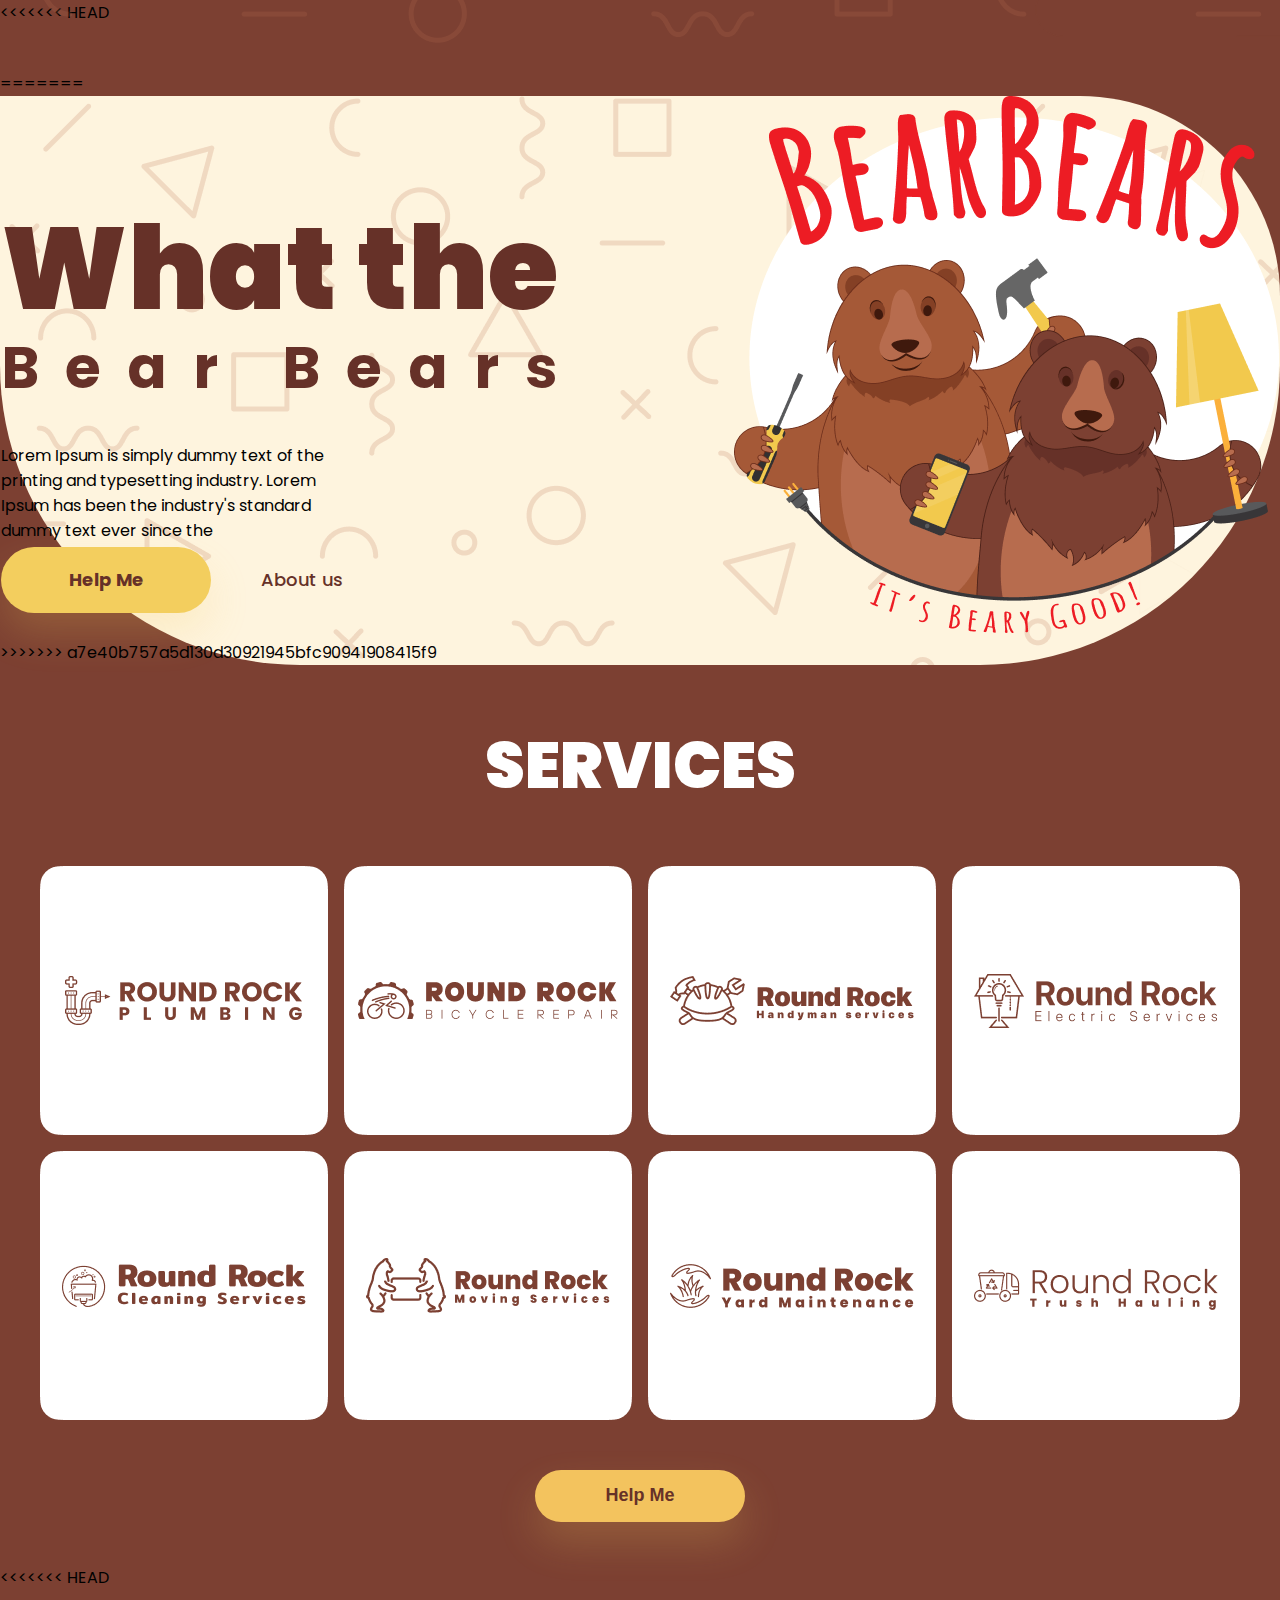
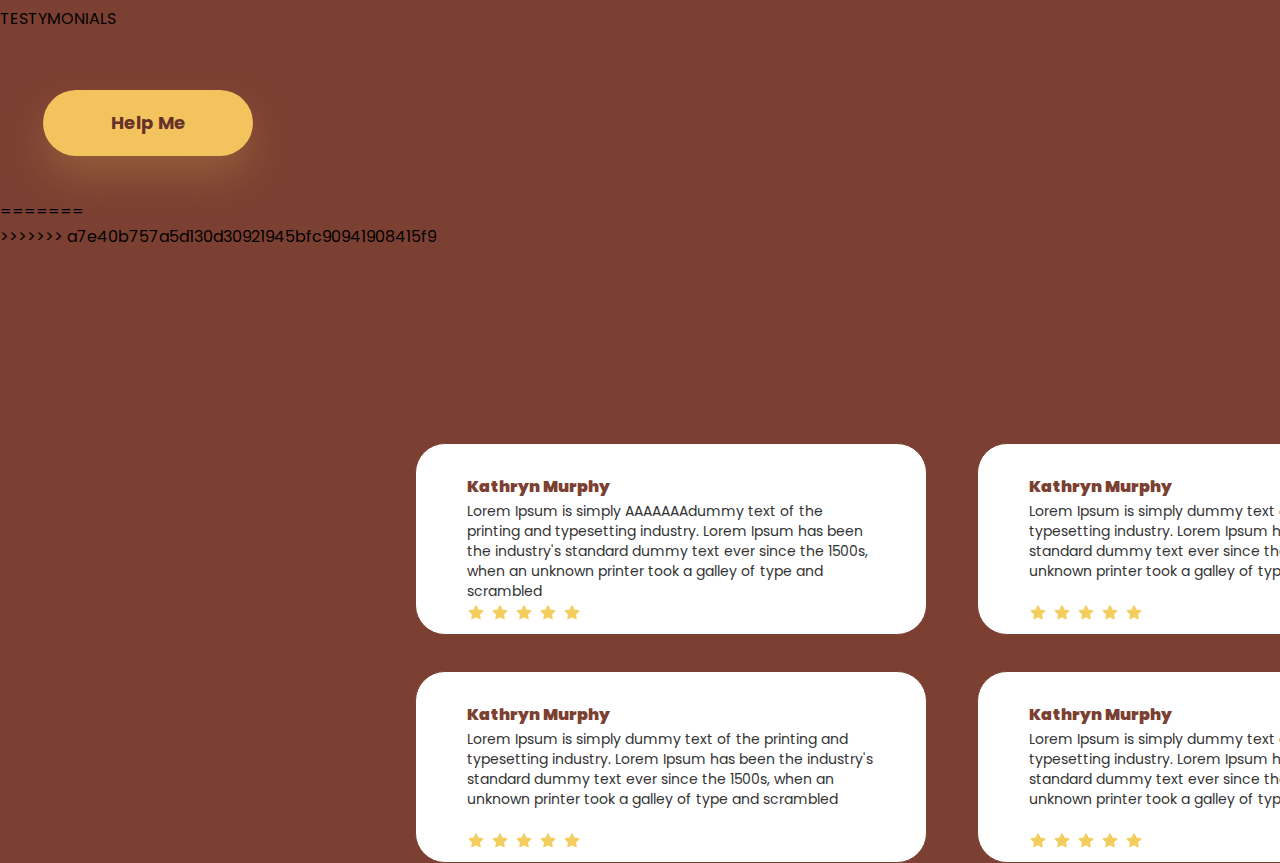
==== index.html @ 3864c82c "testemunhos update" ====
<!DOCTYPE html>
<html lang="pt-BR">

<head>
    <meta charset="UTF-8">
    <meta http-equiv="X-UA-Compatible" content="IE=edge">
    <meta name="viewport" content="width=device-width, initial-scale=1.0">
    <title>Bear Bears</title>
    <link rel="stylesheet" href="CSS/index.css">
</head>

<body>
    <main>
<<<<<<< HEAD
        <section class="home">
            <div class="bd-texture"> <img src="img/Fundopoligonos.png" alt="BD"></div>
=======
        <section class="banner">
            <div class="home-container">
                <div class="home-title">
                    <h1>What the</h1>
                    <h2>Bear Bears</h2>
                    <div class="home-descripiton">
                        <p>Lorem Ipsum is simply dummy text of the printing and typesetting industry. Lorem Ipsum has been the industry's standard dummy text ever since the</p>
                    </div> 
                    <div class="home-options">
                        <button class="btn-home">Help Me</button>
                        <a href="">About us</a>
                    </div>  
                </div>
                <div class="home-image">
                    <img src="img/Ursos.png" alt="Home Image">
                </div>

            </div>
           
>>>>>>> a7e40b757a5d130d30921945bfc90941908415f9
        </section>
        <section class="servicos">
            <h2>SERVICES</h2>
            <div>
                <img src="img/serviços.png" alt="serviços">
            </div>
            <button class="btn-servicos">Help Me</button>
        </section>
<<<<<<< HEAD

        <section>
            <div class="pagina-teste" >
                <p class="testemunhos">TESTYMONIALS</p>
                <div class="retangulo-1">
                    <p class="titulo"> Kathryn Murphy</p>
                    <p class="comentario">Lorem Ipsum is simply AAAAAAAdummy text of the printing and typesetting industry.
                        Lorem Ipsum has been the industry's standard dummy text ever since the 1500s, when an unknown
                        printer took a galley of type and scrambled</p>
                    <img src="./img/estrelas5.png" alt="estrelas" class="imgestrela">
                </div>
                <div class="retangulo-2">
                    <p class="titulo"> Kathryn Murphy</p>
                    <p class="comentario">Lorem Ipsum is simply dummy text of the printing and typesetting industry. Lorem
                        Ipsum has been the industry's standard dummy text ever since the 1500s, when an unknown printer
                        took a galley of type and scrambled</p>
                    <img src="./img/estrelas5.png" alt="estrelas" class="imgestrela">
                </div>
                <div class="retangulo-3">
                    <p class="titulo"> Kathryn Murphy</p>
                    <p class="comentario">Lorem Ipsum is simply dummy text of the printing and typesetting industry. Lorem
                        Ipsum has been the industry's standard dummy text ever since the 1500s, when an unknown printer
                        took a galley of type and scrambled</p>
                    <img src="./img/estrelas5.png" alt="estrelas" class="imgestrela">
                </div>
                <div class="retangulo-4">
                    <p class="titulo"> Kathryn Murphy</p>
                    <p class="comentario">Lorem Ipsum is simply dummy text of the printing and typesetting industry. Lorem
                        Ipsum has been the industry's standard dummy text ever since the 1500s, when an unknown printer
                        took a galley of type and scrambled</p>
                    <img src="./img/estrelas5.png" alt="estrelas" class="imgestrela">
                </div>
                <button class="botao-test">Help Me</button>
            </div>
        </section>


        <section class="contato"></section>
=======
        <section class="testemunhos"></section>
>>>>>>> a7e40b757a5d130d30921945bfc90941908415f9
        <footer></footer>
    </main>
</body>

</html>
---- CSS/index.css ----
@import url('https://fonts.googleapis.com/css2?family=Poppins:wght@500;600;700;900&display=swap');


body {
    margin: 0;
    padding: 0;
    font-family: 'Poppins', sans-serif;
    background-color: #7C4032;
}


section {
    display: flex;
    justify-content: center;
    flex-direction: column;
    height: 100vh;
    width: 100%;
}

.banner {
    background-image: url(../img/Fundopoligonos.png);
    background-color: #FEF4DE;
    height: 99vh;
    border-radius: 0px 200px 300px 300px ;

}

.home-container {
    display: flex;
    flex-direction: row;
    align-items: center;
    justify-content: center;
    gap: 150px;

}

.home-title {
    display: flex;
    flex-direction: column;
    align-items: flex-start;
}

.home-title > h1 {
    color: #663128;
    font-size: 115px;
    font-weight: 900;
    line-height: 137px;
    margin-bottom: 1px;
}

.home-title > h2 {
    color: #663128;
    font-size: 58px;
    font-weight: 700;
    line-height: 58px;
    letter-spacing: 26px;
    margin-top: 1px;
    margin-bottom: 30px;
}

.home-descripiton {
    height: 10vh;
    width: 27vw;
    text-align: left;

}

.home-description > p {
    color: #663128;
    font-size: 16px;
    font-weight: 600;
    line-height: 24px;
}

.home-options {
    display: flex;
    align-items: center;
    margin-top: 30px;
    gap: 50px;
}

.home-options > a {
    color: #663128;
    font-weight: 500;
    font-size: 18px;
    line-height: 24px;
    text-decoration: none;
}

.btn-home {
    background-color:#F3CE5E;
    color: #663128;
    font-family: 'Poppins', sans-serif;
    font-weight: 700;
    font-size: 18px;
    line-height: 24px;
    width: 210px;
    height: 66px;
    box-shadow: 0px 20px 40px rgba(243, 206, 94, 0.2);
    border-radius: 57px;
    border: none;
    cursor: pointer;
}



.servicos {
    display: flex;
    text-align: center;
    justify-content: center;
    align-items: center;
}

.servicos>h2 {
    color: #FFF;
    font-weight: 900;
    font-size: 64px;
}

.btn-servicos {
    width: 210px;
    height: 66px;
    background-color: #F3C35E;
    border: none;
    border-radius: 57px;
    color: #663128;
    font-weight: 700;
    font-size: 18px;
    margin: 43px;
    box-shadow: 0px 20px 40px rgba(243, 206, 94, 0.2);
}
<<<<<<< HEAD

/*Donizeti*/
.testemunhos {
    position: absolute;
    color: #7c4032;
}

.retangulo-1 {
    box-sizing: border-box;
    position: absolute;
    width: 512px;
    height: 192px;
    left: 415px;
    top: 2043px;
    background: #ffffff;
    border: 1px solid #7c4032;
    border-radius: 30px;
}

.retangulo-2 {
    box-sizing: border-box;
    position: absolute;
    width: 512px;
    height: 192px;
    left: 977px;
    top: 2043px;
    background: #ffffff;
    border: 1px solid #7c4032;
    border-radius: 30px;
}

.retangulo-3 {
    box-sizing: border-box;
    position: absolute;
    width: 512px;
    height: 192px;
    left: 415px;
    top: 2271px;
    background: #ffffff;
    border: 1px solid #7c4032;
    border-radius: 30px;
}

.retangulo-4 {
    box-sizing: border-box;
    position: absolute;
    width: 512px;
    height: 192px;
    left: 977px;
    top: 2271px;
    background: #ffffff;
    border: 1px solid #7c4032;
    border-radius: 30px;
}

.titulo {
    position: absolute;
    width: 325px;
    height: 24px;
    left: 51px;
    top: 15px;
    font-family: "Poppins";
    font-style: normal;
    font-weight: 900;
    font-size: 16px;
    line-height: 24px;
    color: #7c4032;
}

.comentario {
    position: absolute;
    width: 412px;
    height: 80px;
    left: 51px;
    top: 43px;
    font-family: "Poppins";
    font-style: normal;
    font-weight: 400;
    font-size: 14px;
    line-height: 20px;
    color: #333333;
}

.imgestrela {
    top: 160px;
    position: absolute;
    left: 51px;
    z-index: 1;
}

.botao-test {
    font-family: "Poppins";
    font-style: normal;   
    line-height: 24px;
    align-items: center;
    text-align: center;
    width: 210px;
    height: 66px;
    background-color: #F3C35E;
    border: none;
    border-radius: 57px;
    color: #663128;
    font-weight: 700;
    font-size: 18px;
    margin: 43px;
    box-shadow: 0px 20px 40px rgba(243, 206, 94, 0.2);
   
    
}

/*--*/
=======
>>>>>>> a7e40b757a5d130d30921945bfc90941908415f9
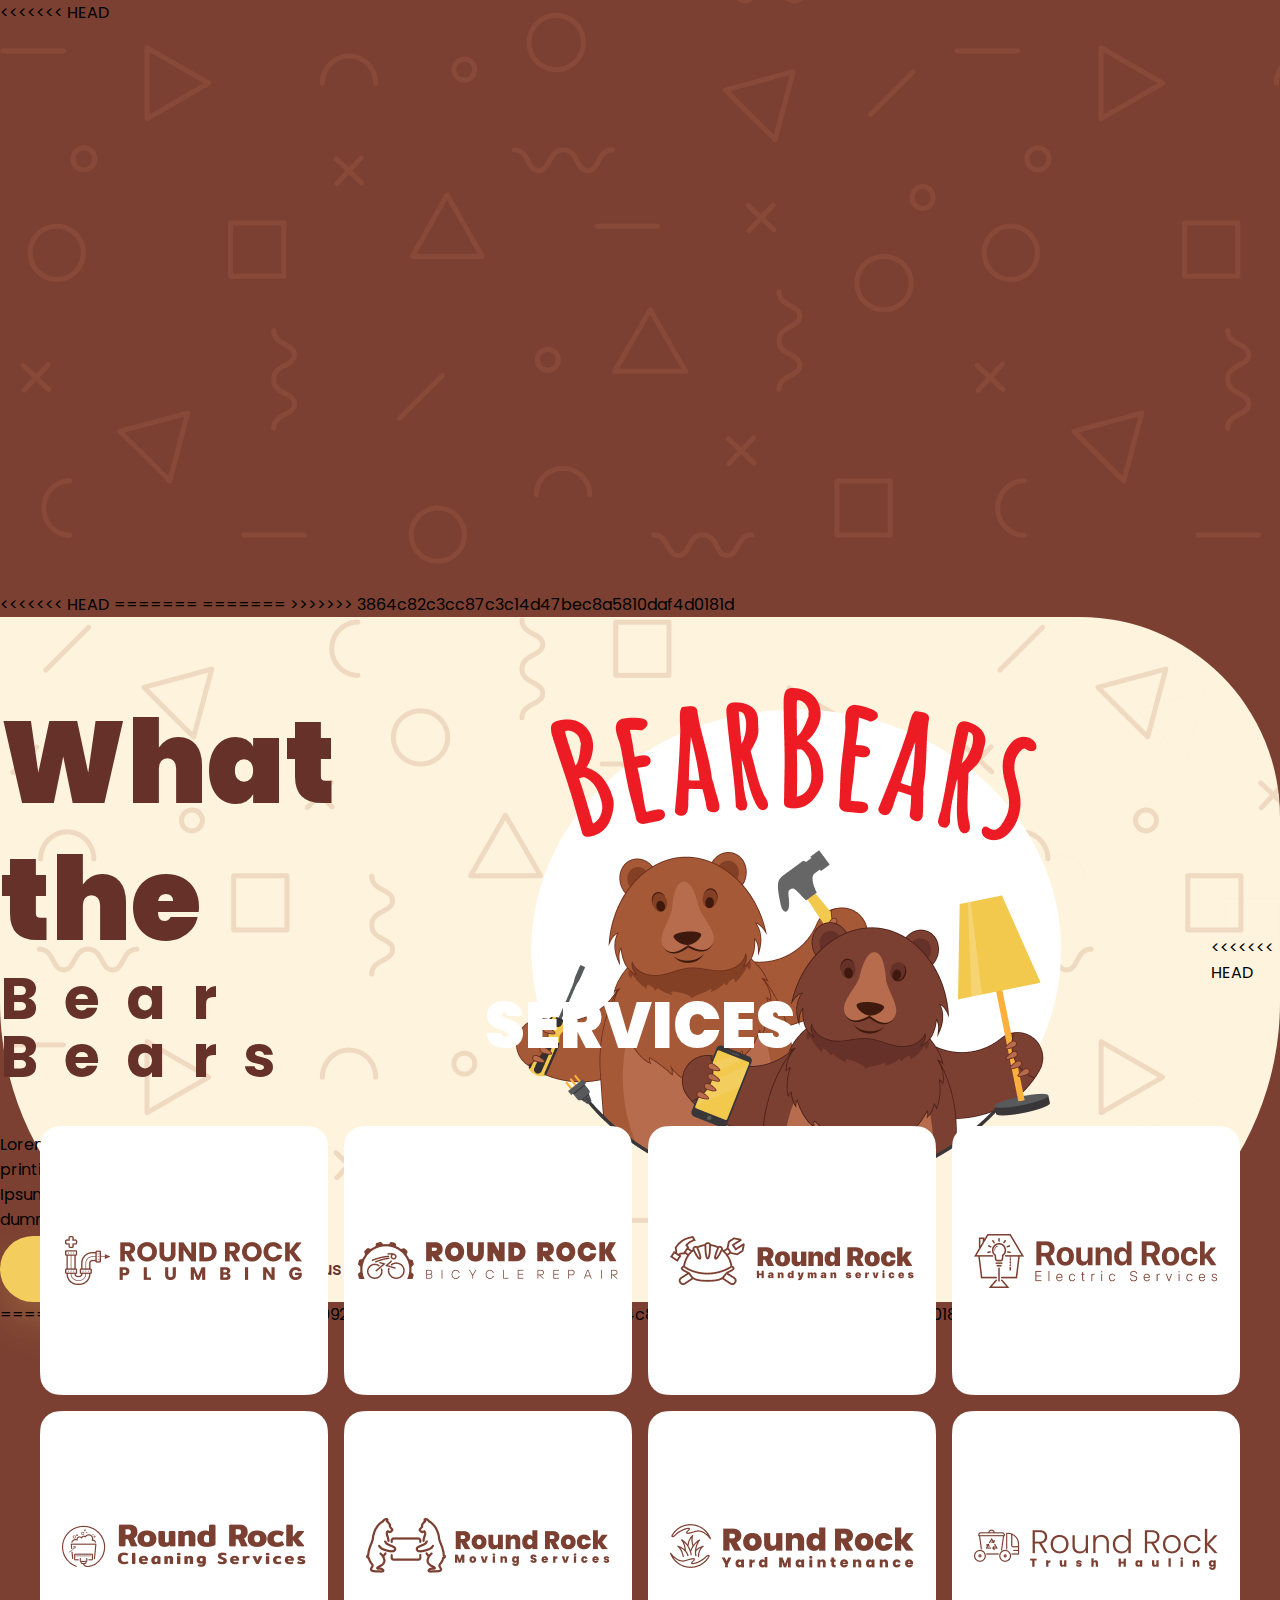
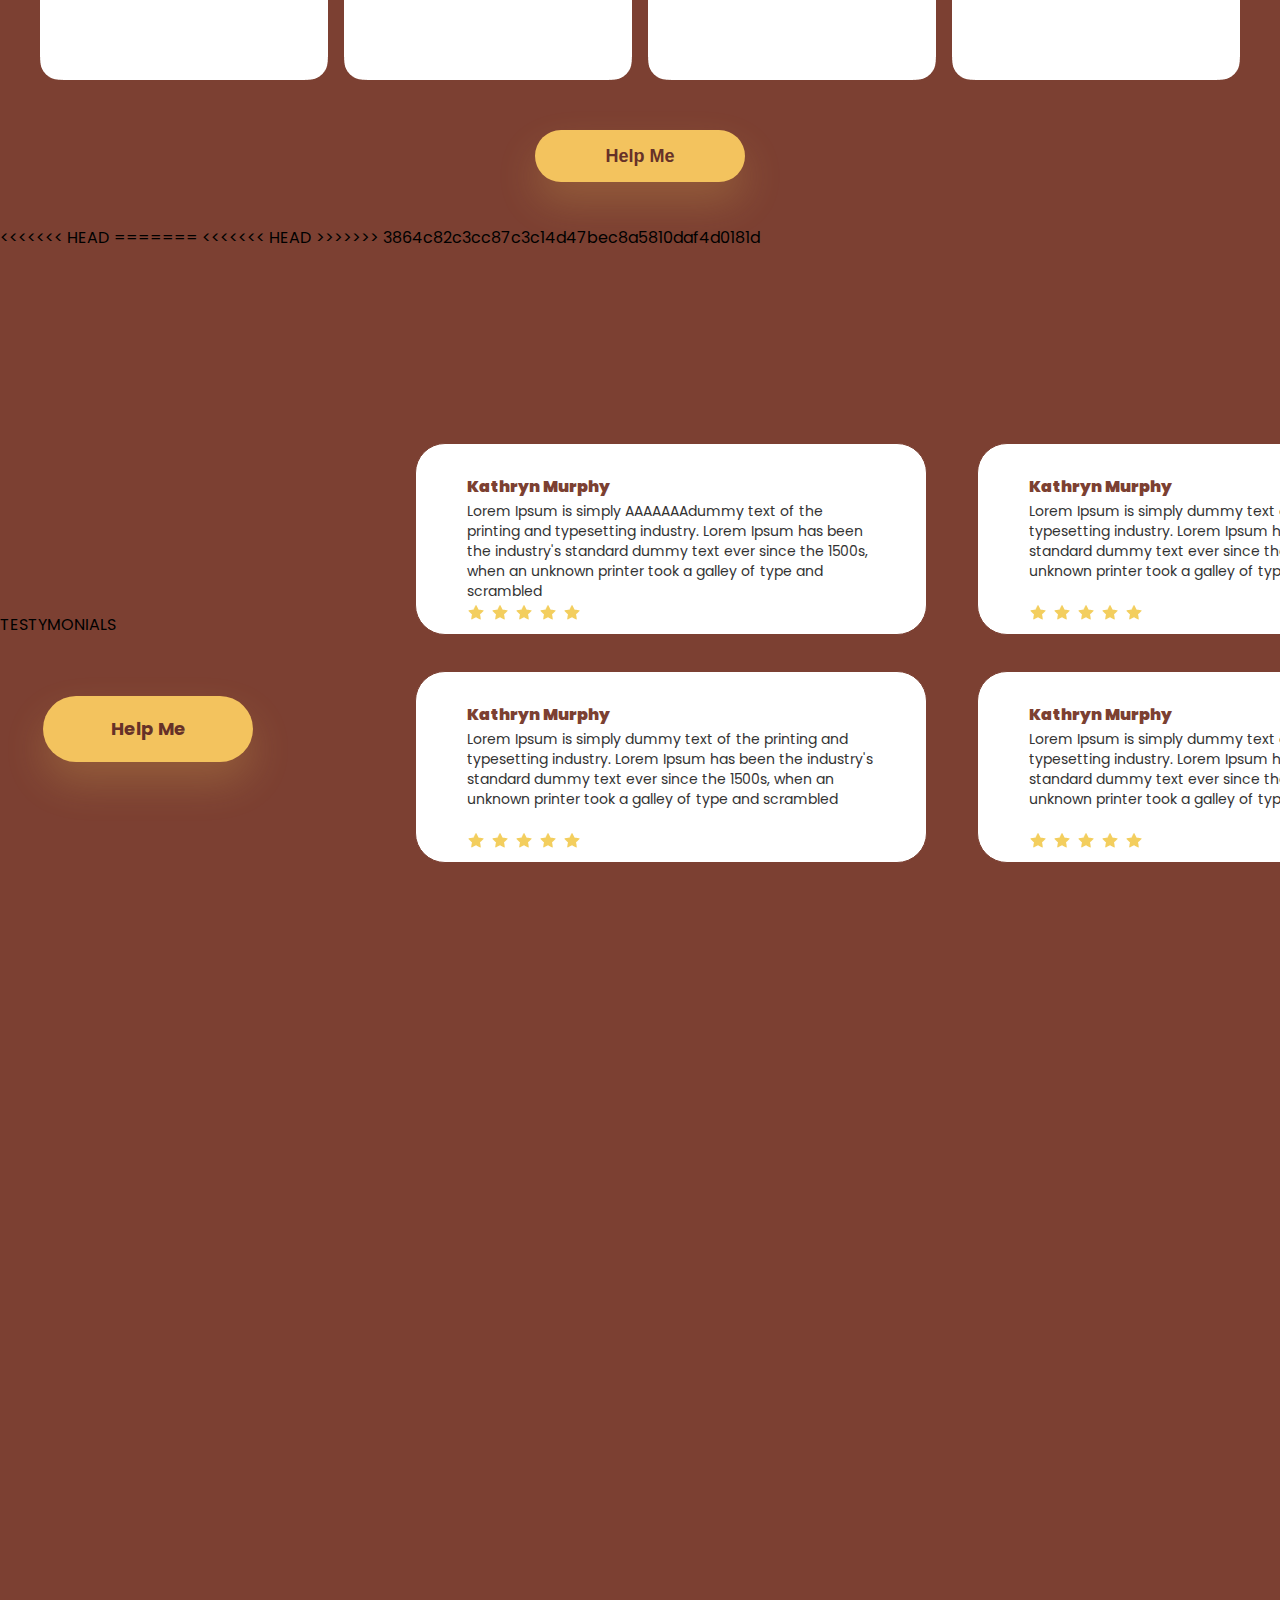
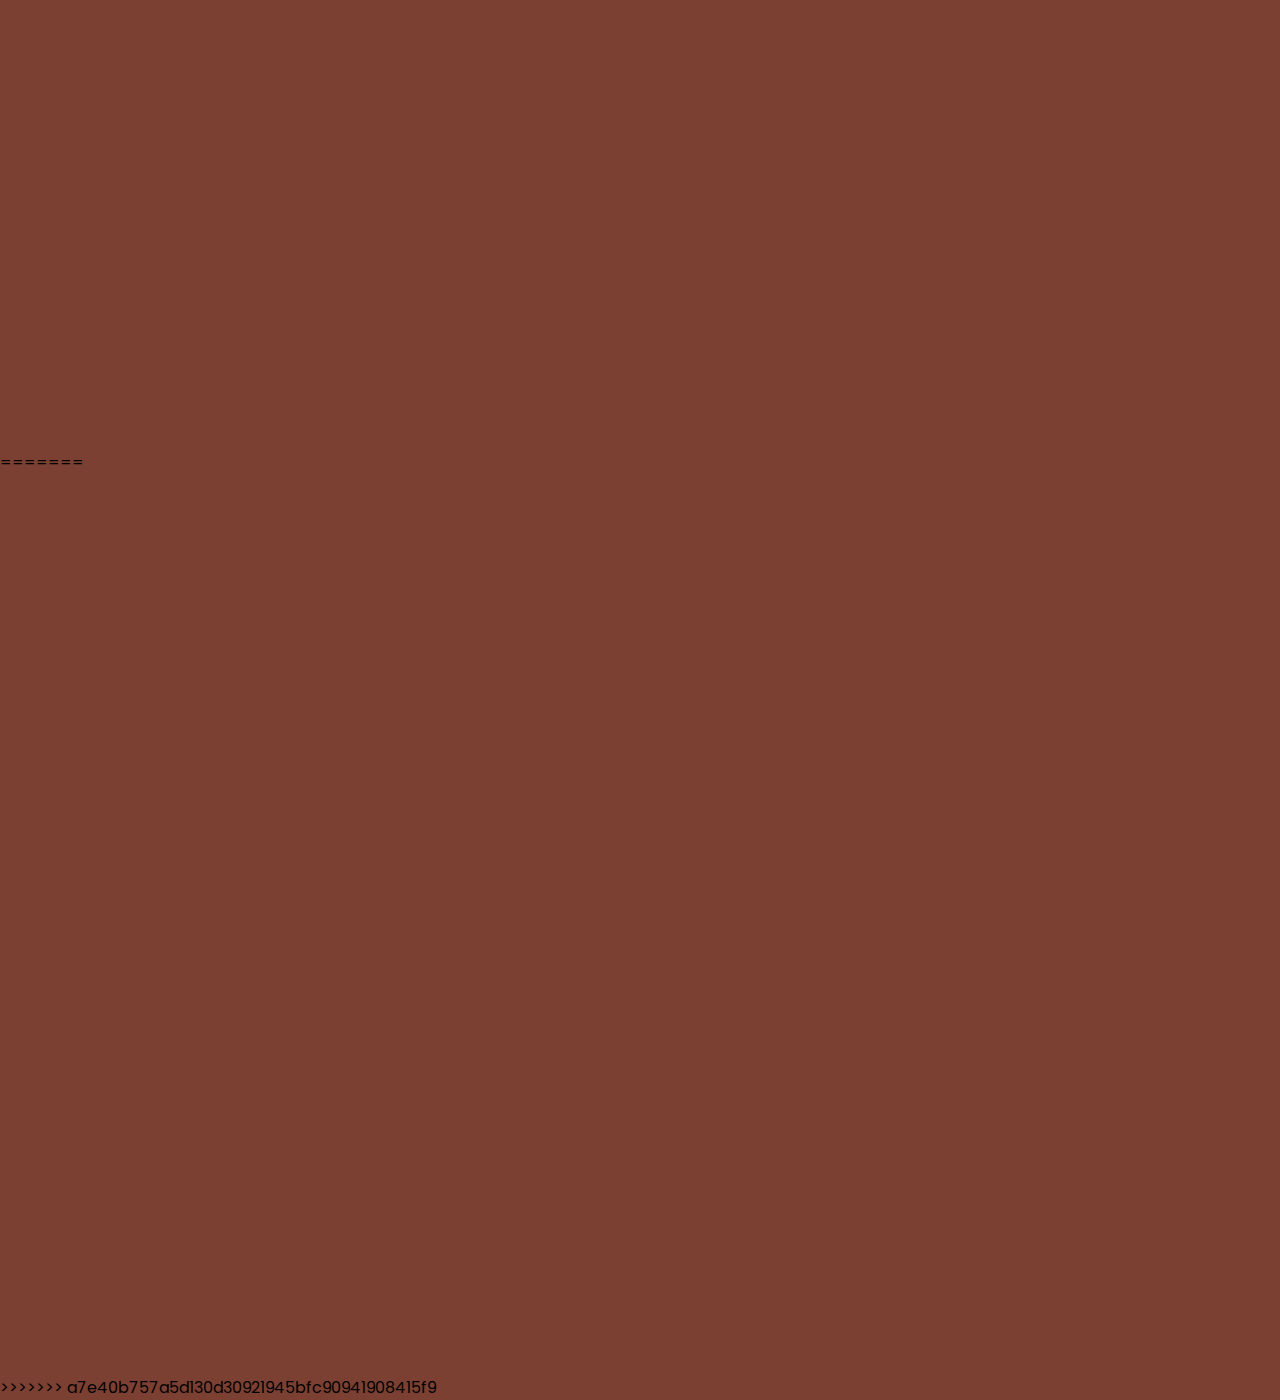
==== commit f3f6506c: "Update Landpage" ====
--- a/index.html
+++ b/index.html
@@ -1,6 +1,5 @@
 <!DOCTYPE html>
 <html lang="pt-BR">
-
 <head>
     <meta charset="UTF-8">
     <meta http-equiv="X-UA-Compatible" content="IE=edge">
@@ -8,13 +7,15 @@
     <title>Bear Bears</title>
     <link rel="stylesheet" href="CSS/index.css">
 </head>
-
 <body>
     <main>
 <<<<<<< HEAD
         <section class="home">
             <div class="bd-texture"> <img src="img/Fundopoligonos.png" alt="BD"></div>
+<<<<<<< HEAD
 =======
+=======
+>>>>>>> 3864c82c3cc87c3c14d47bec8a5810daf4d0181d
         <section class="banner">
             <div class="home-container">
                 <div class="home-title">
@@ -31,10 +32,18 @@
                 <div class="home-image">
                     <img src="img/Ursos.png" alt="Home Image">
                 </div>
+<<<<<<< HEAD
+            </div>  
+        </section>
+        <section class="servicos"></section>
+        <section class="testemunhos"></section>
+            </div>
+=======
 
             </div>
            
 >>>>>>> a7e40b757a5d130d30921945bfc90941908415f9
+>>>>>>> 3864c82c3cc87c3c14d47bec8a5810daf4d0181d
         </section>
         <section class="servicos">
             <h2>SERVICES</h2>
@@ -44,7 +53,10 @@
             <button class="btn-servicos">Help Me</button>
         </section>
 <<<<<<< HEAD
+=======
+<<<<<<< HEAD
 
+>>>>>>> 3864c82c3cc87c3c14d47bec8a5810daf4d0181d
         <section>
             <div class="pagina-teste" >
                 <p class="testemunhos">TESTYMONIALS</p>
@@ -88,5 +100,4 @@
         <footer></footer>
     </main>
 </body>
-
 </html>--- a/CSS/index.css
+++ b/CSS/index.css
@@ -240,6 +240,9 @@
     
 }
 
+<<<<<<< HEAD
+=======
 /*--*/
 =======
 >>>>>>> a7e40b757a5d130d30921945bfc90941908415f9
+>>>>>>> 3864c82c3cc87c3c14d47bec8a5810daf4d0181d
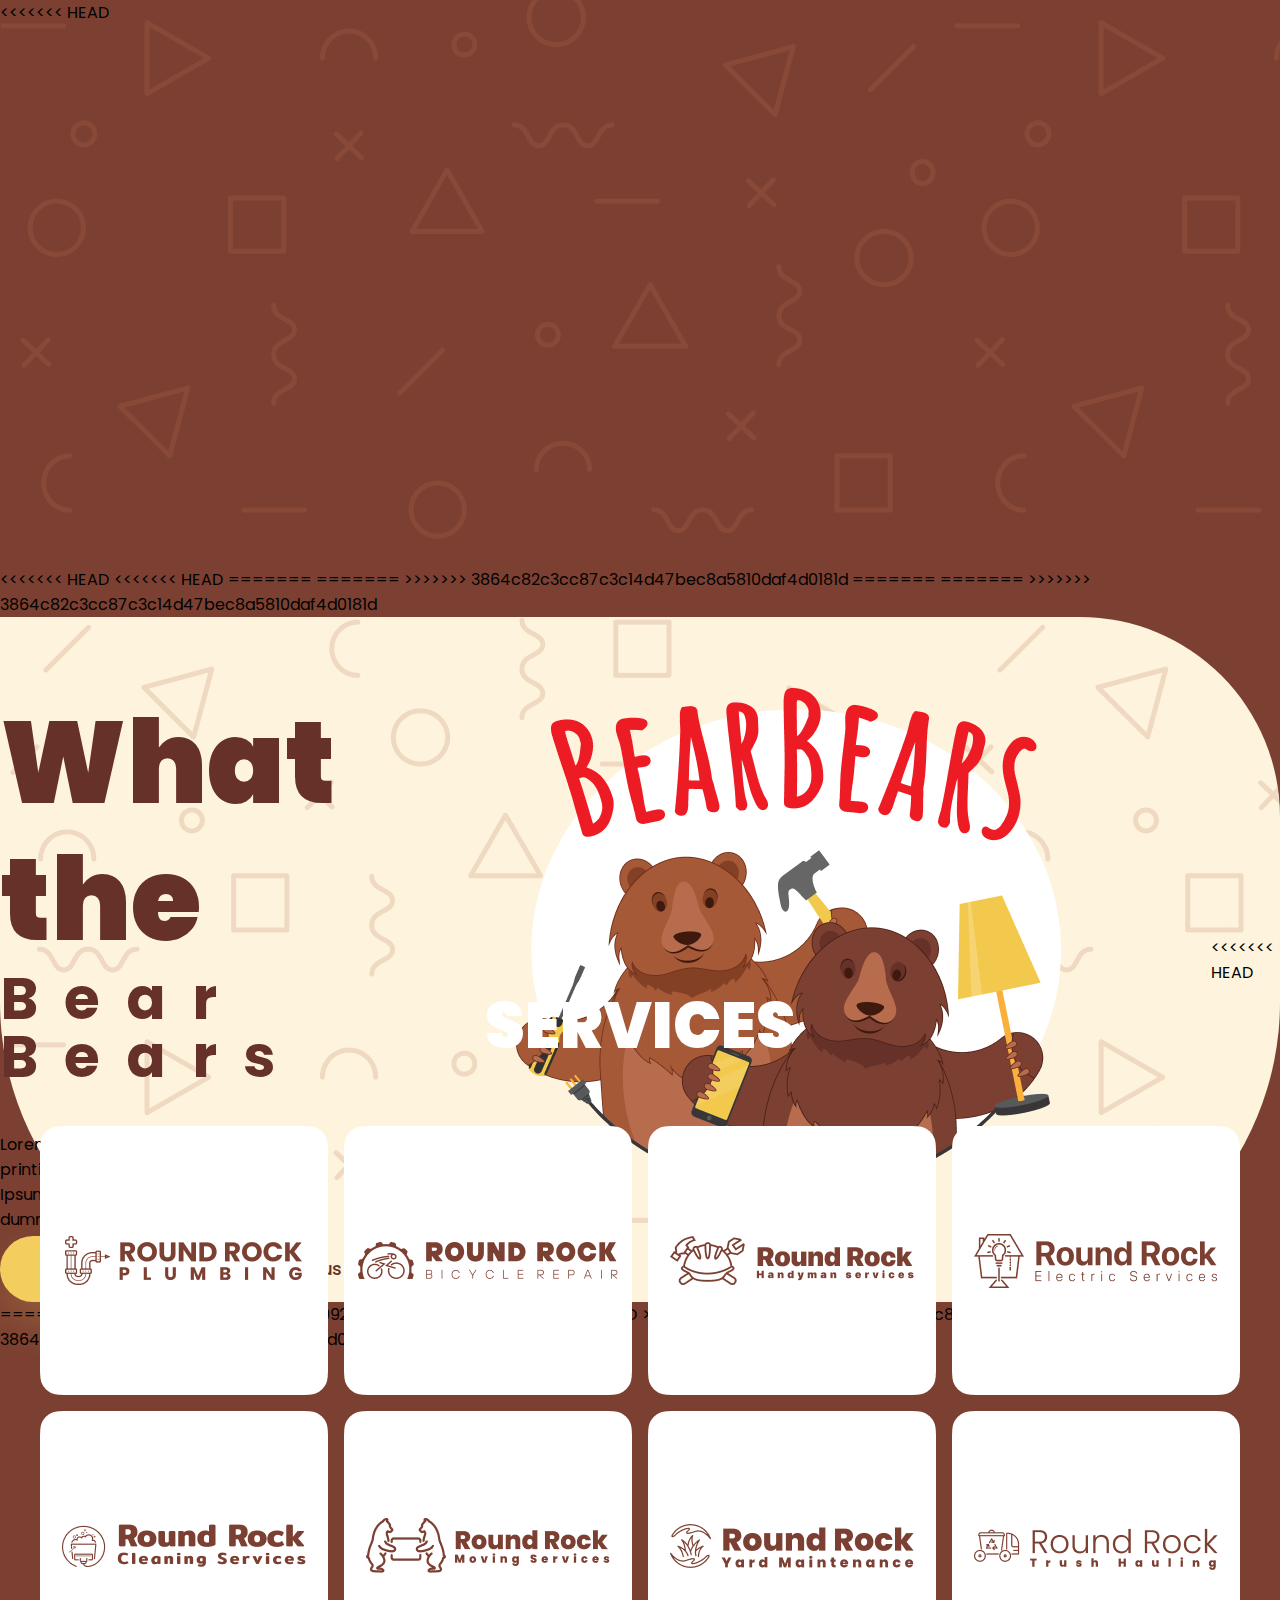
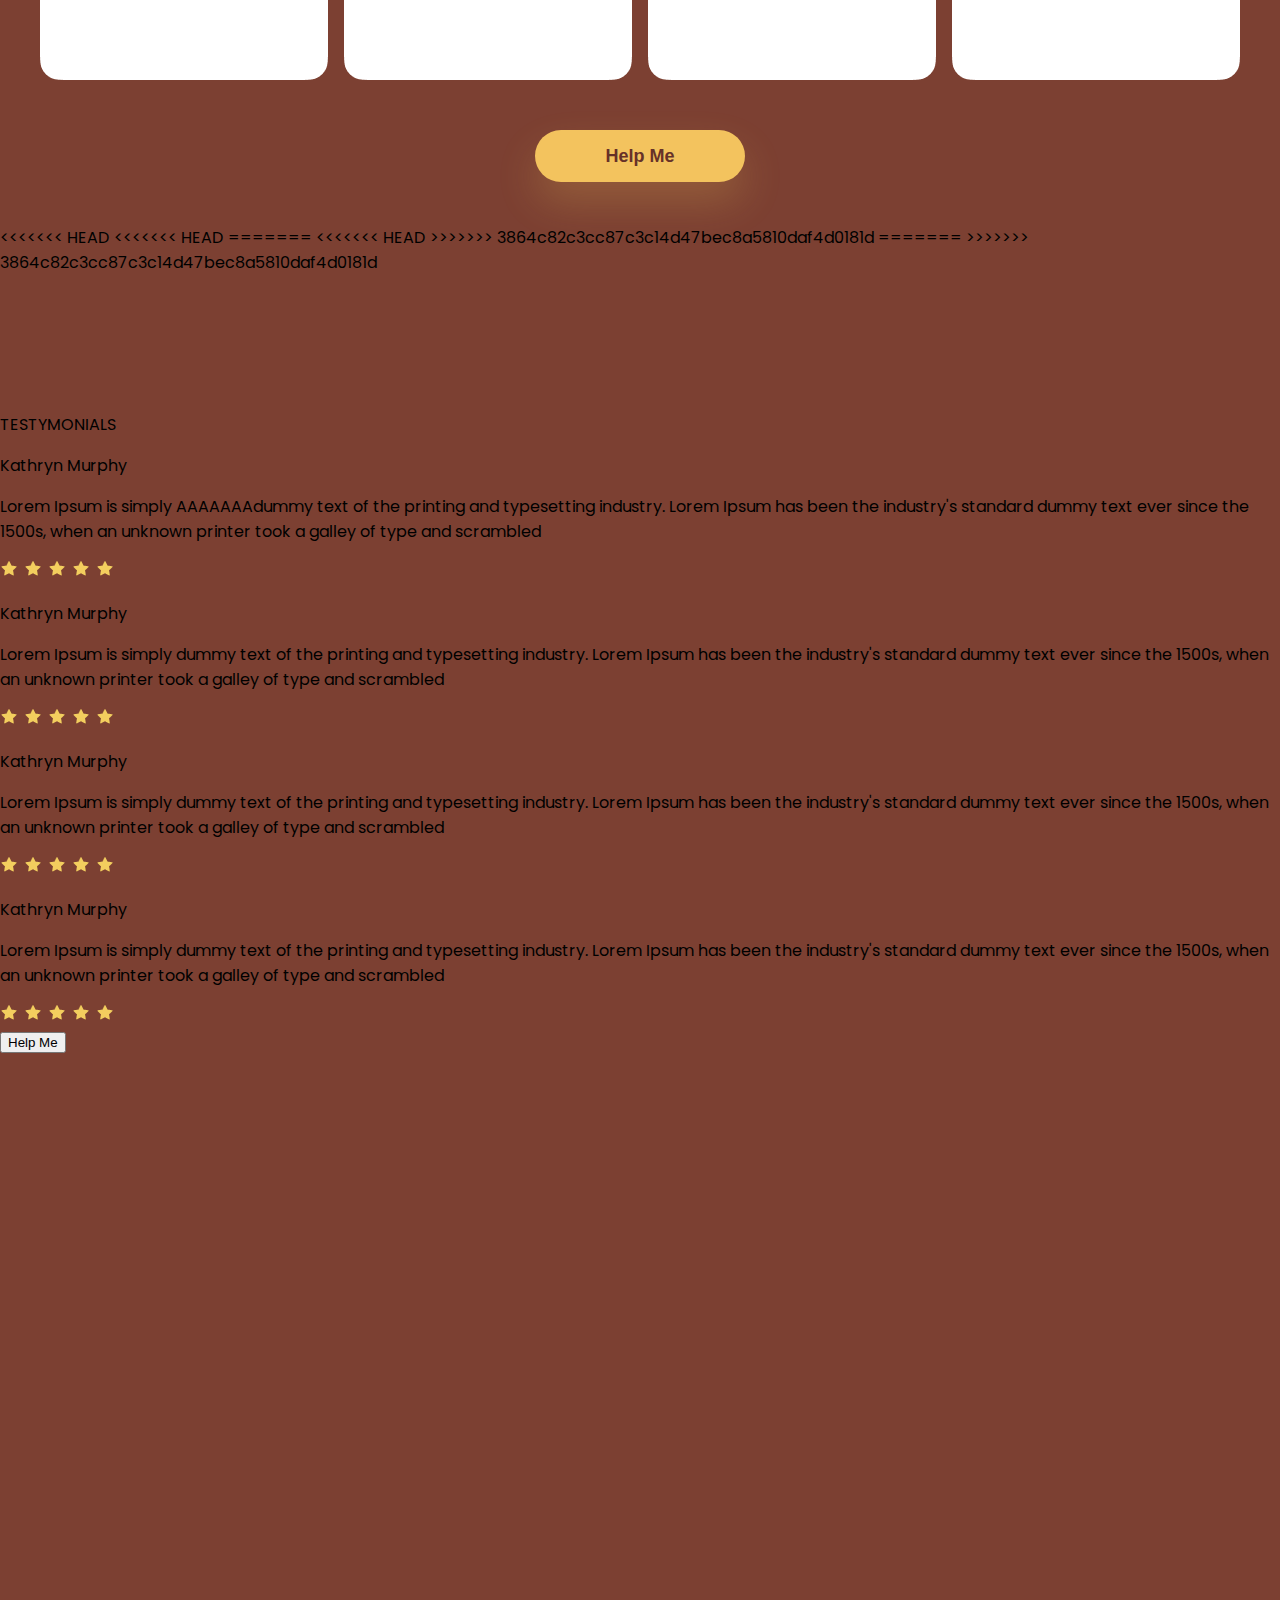
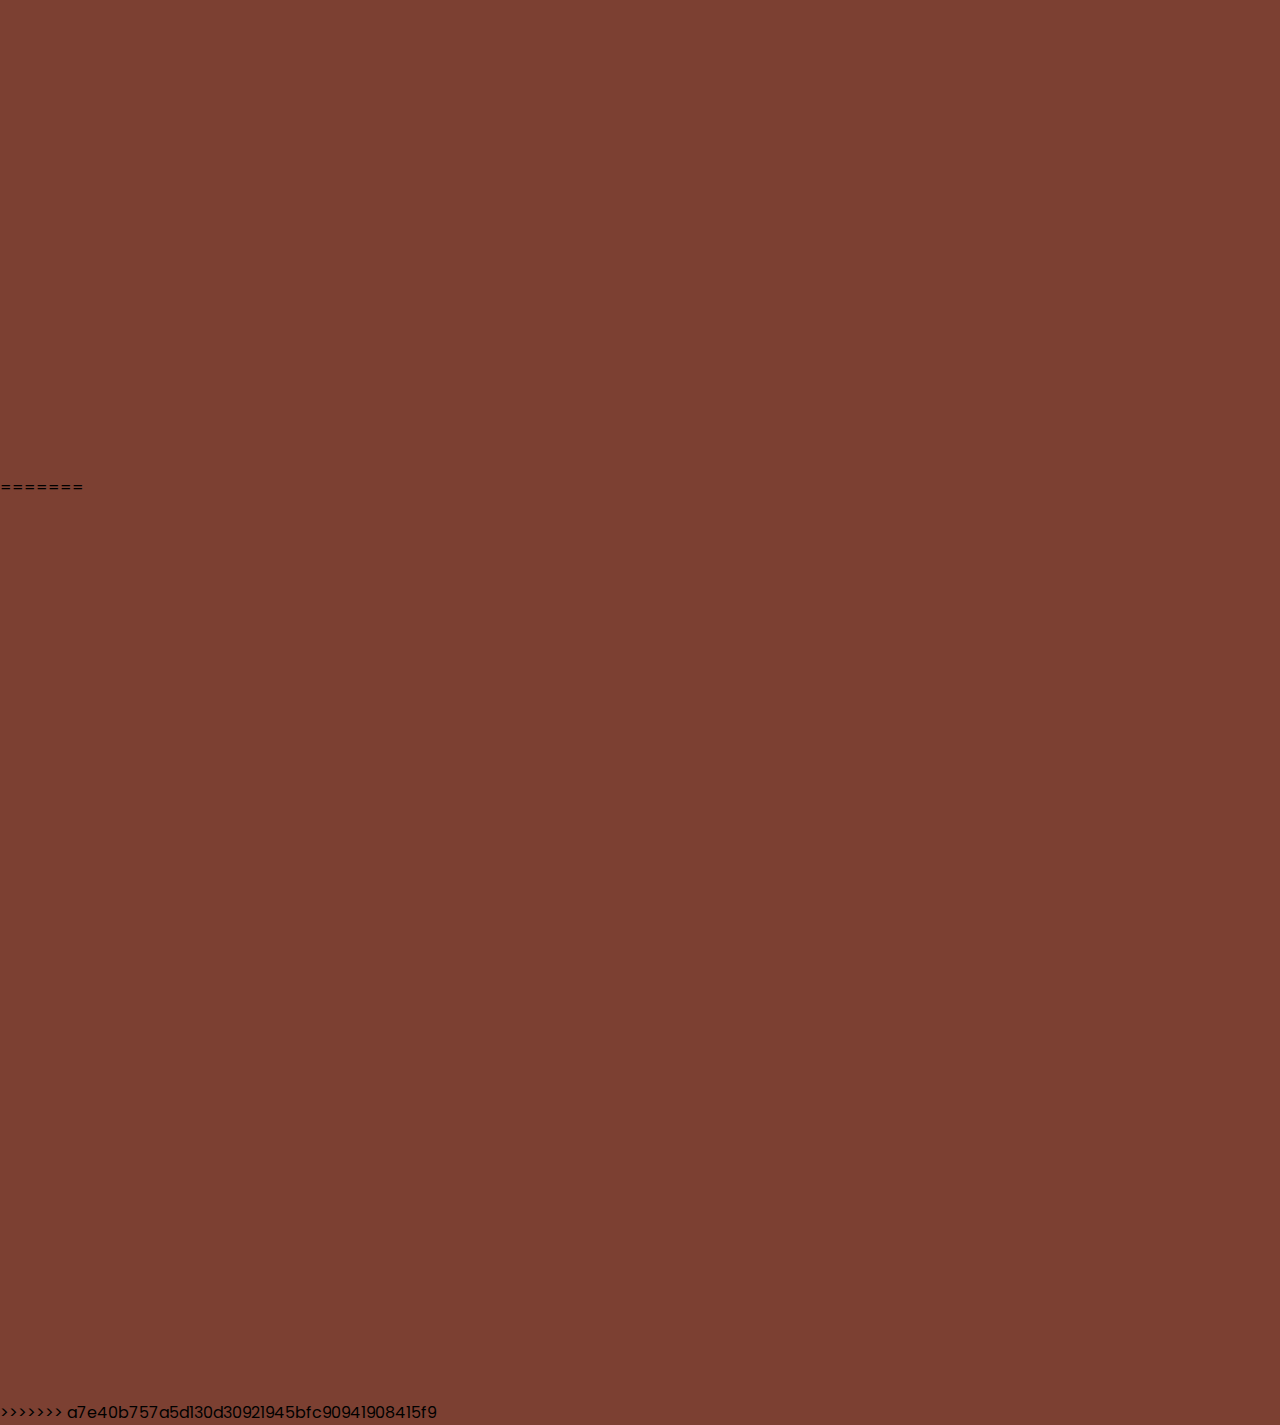
==== commit 36e5df34: "Bug Fix" ====
--- a/index.html
+++ b/index.html
@@ -1,5 +1,6 @@
 <!DOCTYPE html>
 <html lang="pt-BR">
+
 <head>
     <meta charset="UTF-8">
     <meta http-equiv="X-UA-Compatible" content="IE=edge">
@@ -7,12 +8,17 @@
     <title>Bear Bears</title>
     <link rel="stylesheet" href="CSS/index.css">
 </head>
+
 <body>
     <main>
 <<<<<<< HEAD
         <section class="home">
             <div class="bd-texture"> <img src="img/Fundopoligonos.png" alt="BD"></div>
 <<<<<<< HEAD
+<<<<<<< HEAD
+=======
+=======
+>>>>>>> 3864c82c3cc87c3c14d47bec8a5810daf4d0181d
 =======
 =======
 >>>>>>> 3864c82c3cc87c3c14d47bec8a5810daf4d0181d
@@ -43,6 +49,9 @@
             </div>
            
 >>>>>>> a7e40b757a5d130d30921945bfc90941908415f9
+<<<<<<< HEAD
+>>>>>>> 3864c82c3cc87c3c14d47bec8a5810daf4d0181d
+=======
 >>>>>>> 3864c82c3cc87c3c14d47bec8a5810daf4d0181d
         </section>
         <section class="servicos">
@@ -53,8 +62,12 @@
             <button class="btn-servicos">Help Me</button>
         </section>
 <<<<<<< HEAD
+<<<<<<< HEAD
 =======
 <<<<<<< HEAD
+
+>>>>>>> 3864c82c3cc87c3c14d47bec8a5810daf4d0181d
+=======
 
 >>>>>>> 3864c82c3cc87c3c14d47bec8a5810daf4d0181d
         <section>
@@ -100,4 +113,5 @@
         <footer></footer>
     </main>
 </body>
+
 </html>--- a/CSS/index.css
+++ b/CSS/index.css
@@ -102,8 +102,6 @@
     cursor: pointer;
 }
 
-
-
 .servicos {
     display: flex;
     text-align: center;
@@ -129,120 +127,3 @@
     margin: 43px;
     box-shadow: 0px 20px 40px rgba(243, 206, 94, 0.2);
 }
-<<<<<<< HEAD
-
-/*Donizeti*/
-.testemunhos {
-    position: absolute;
-    color: #7c4032;
-}
-
-.retangulo-1 {
-    box-sizing: border-box;
-    position: absolute;
-    width: 512px;
-    height: 192px;
-    left: 415px;
-    top: 2043px;
-    background: #ffffff;
-    border: 1px solid #7c4032;
-    border-radius: 30px;
-}
-
-.retangulo-2 {
-    box-sizing: border-box;
-    position: absolute;
-    width: 512px;
-    height: 192px;
-    left: 977px;
-    top: 2043px;
-    background: #ffffff;
-    border: 1px solid #7c4032;
-    border-radius: 30px;
-}
-
-.retangulo-3 {
-    box-sizing: border-box;
-    position: absolute;
-    width: 512px;
-    height: 192px;
-    left: 415px;
-    top: 2271px;
-    background: #ffffff;
-    border: 1px solid #7c4032;
-    border-radius: 30px;
-}
-
-.retangulo-4 {
-    box-sizing: border-box;
-    position: absolute;
-    width: 512px;
-    height: 192px;
-    left: 977px;
-    top: 2271px;
-    background: #ffffff;
-    border: 1px solid #7c4032;
-    border-radius: 30px;
-}
-
-.titulo {
-    position: absolute;
-    width: 325px;
-    height: 24px;
-    left: 51px;
-    top: 15px;
-    font-family: "Poppins";
-    font-style: normal;
-    font-weight: 900;
-    font-size: 16px;
-    line-height: 24px;
-    color: #7c4032;
-}
-
-.comentario {
-    position: absolute;
-    width: 412px;
-    height: 80px;
-    left: 51px;
-    top: 43px;
-    font-family: "Poppins";
-    font-style: normal;
-    font-weight: 400;
-    font-size: 14px;
-    line-height: 20px;
-    color: #333333;
-}
-
-.imgestrela {
-    top: 160px;
-    position: absolute;
-    left: 51px;
-    z-index: 1;
-}
-
-.botao-test {
-    font-family: "Poppins";
-    font-style: normal;   
-    line-height: 24px;
-    align-items: center;
-    text-align: center;
-    width: 210px;
-    height: 66px;
-    background-color: #F3C35E;
-    border: none;
-    border-radius: 57px;
-    color: #663128;
-    font-weight: 700;
-    font-size: 18px;
-    margin: 43px;
-    box-shadow: 0px 20px 40px rgba(243, 206, 94, 0.2);
-   
-    
-}
-
-<<<<<<< HEAD
-=======
-/*--*/
-=======
->>>>>>> a7e40b757a5d130d30921945bfc90941908415f9
->>>>>>> 3864c82c3cc87c3c14d47bec8a5810daf4d0181d
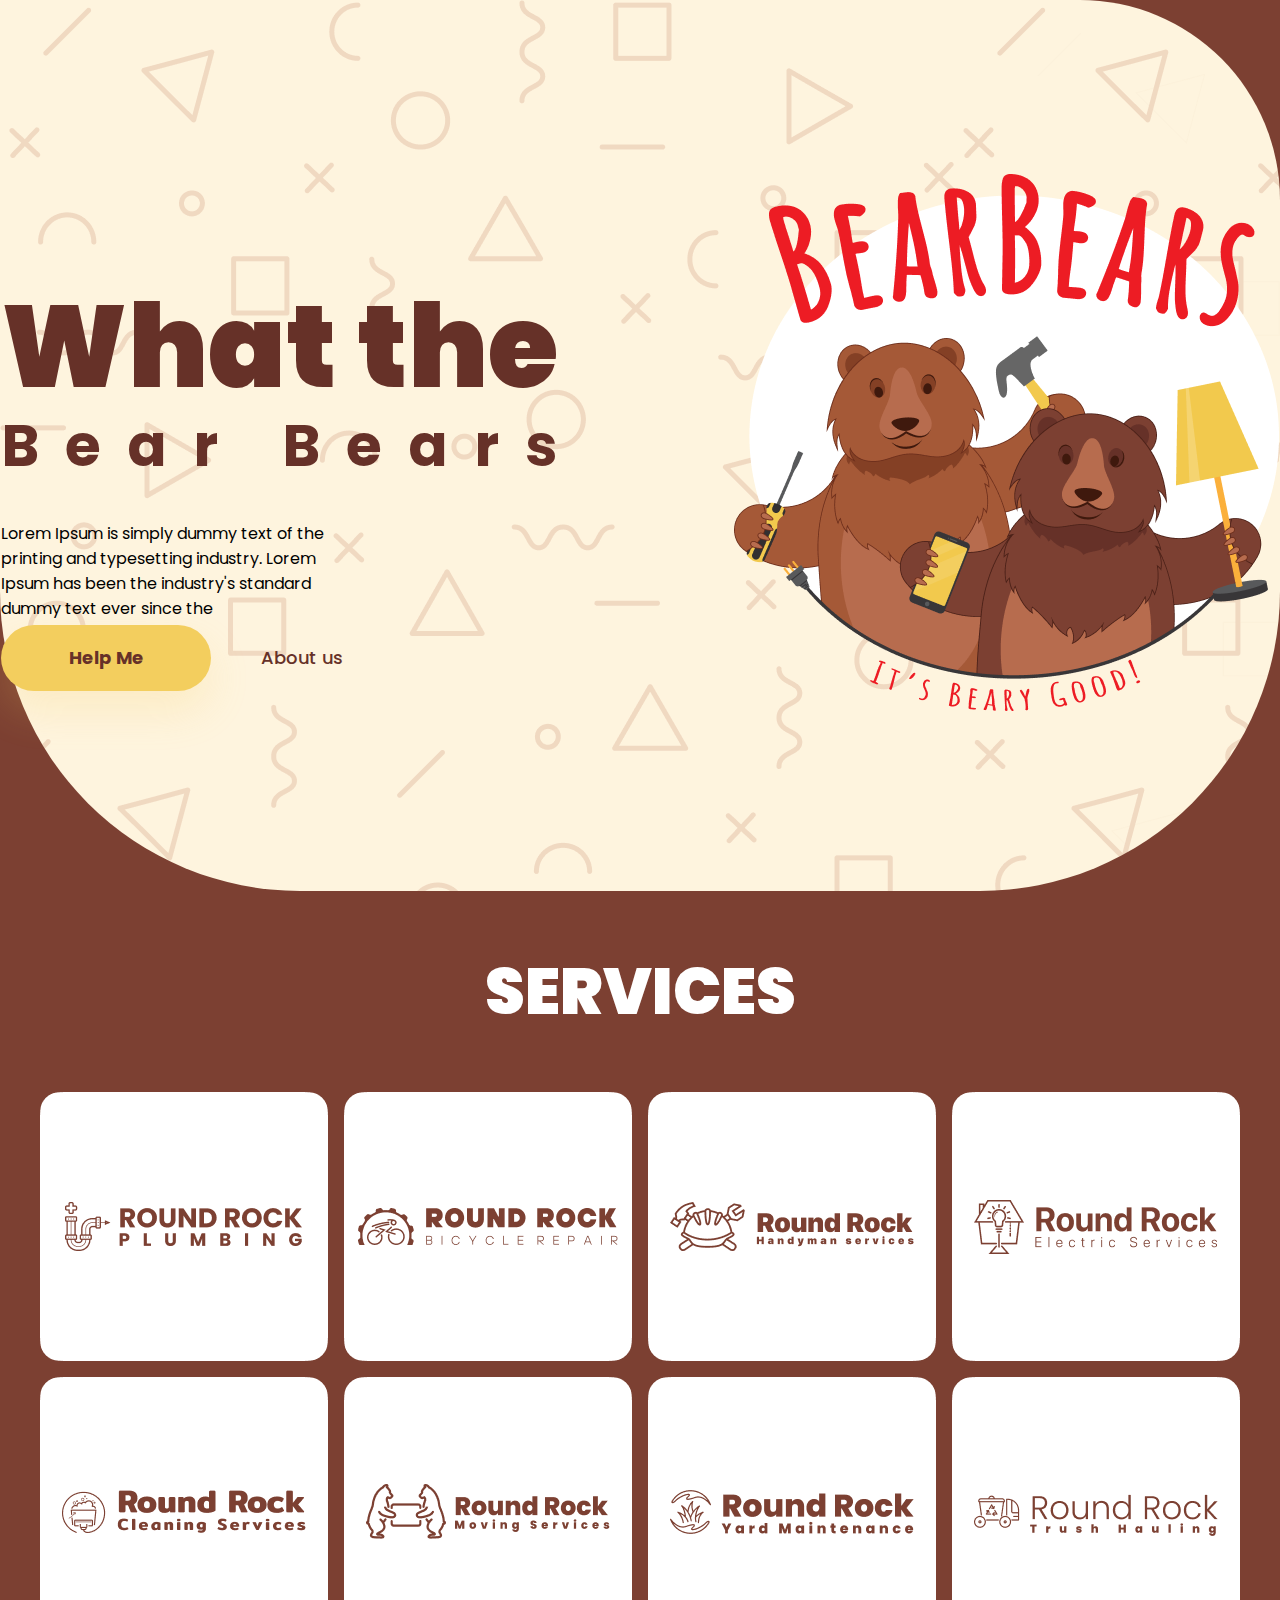
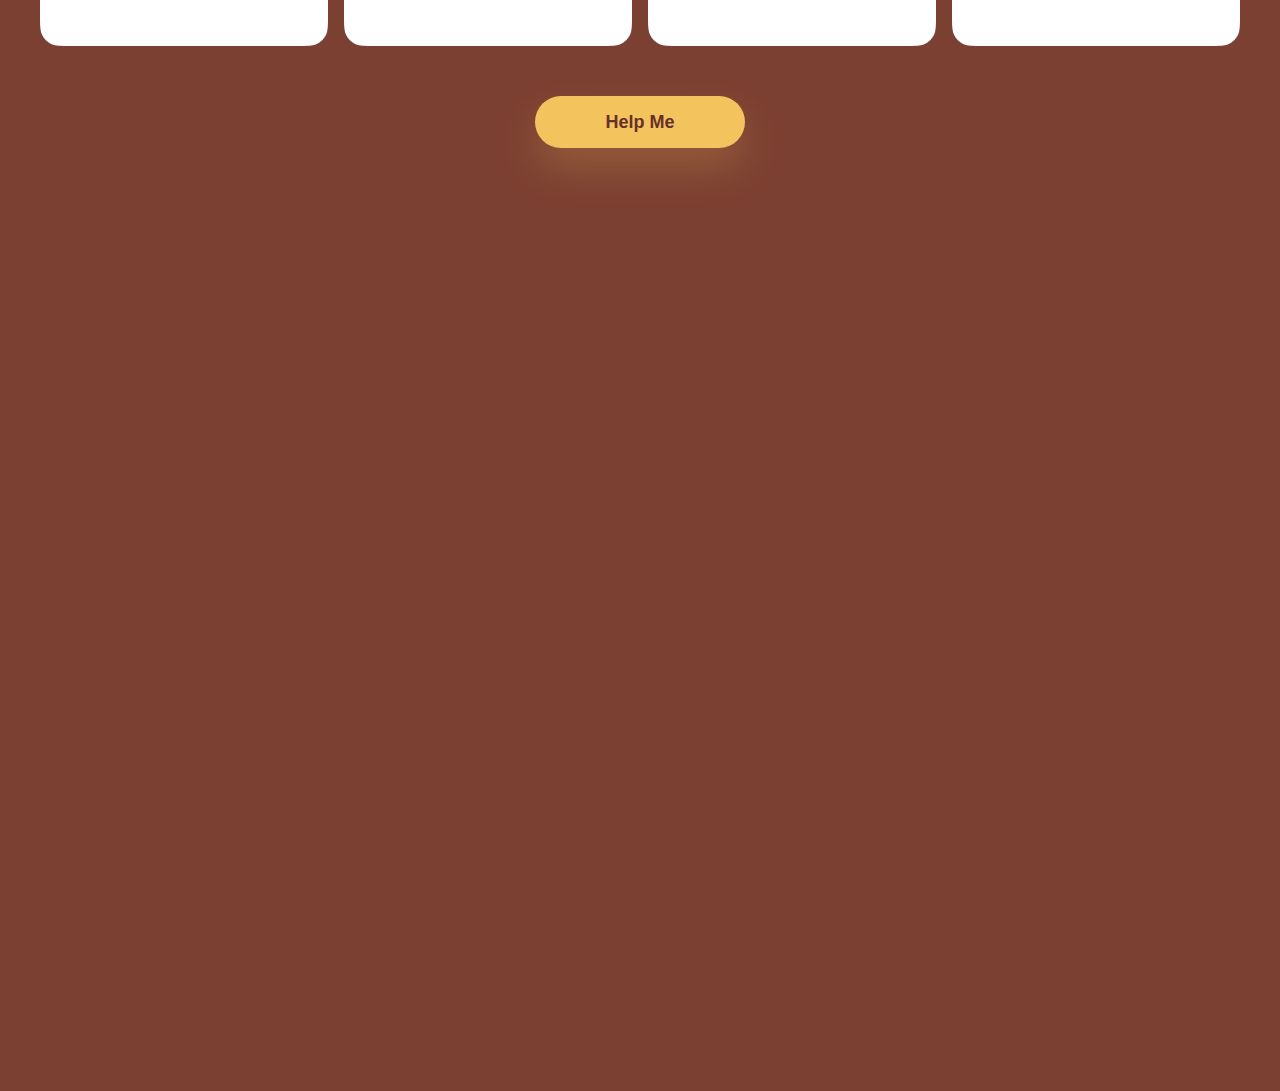
==== commit 9320685d: "Bug fix 2" ====
--- a/index.html
+++ b/index.html
@@ -1,6 +1,5 @@
 <!DOCTYPE html>
 <html lang="pt-BR">
-
 <head>
     <meta charset="UTF-8">
     <meta http-equiv="X-UA-Compatible" content="IE=edge">
@@ -8,20 +7,8 @@
     <title>Bear Bears</title>
     <link rel="stylesheet" href="CSS/index.css">
 </head>
-
 <body>
     <main>
-<<<<<<< HEAD
-        <section class="home">
-            <div class="bd-texture"> <img src="img/Fundopoligonos.png" alt="BD"></div>
-<<<<<<< HEAD
-<<<<<<< HEAD
-=======
-=======
->>>>>>> 3864c82c3cc87c3c14d47bec8a5810daf4d0181d
-=======
-=======
->>>>>>> 3864c82c3cc87c3c14d47bec8a5810daf4d0181d
         <section class="banner">
             <div class="home-container">
                 <div class="home-title">
@@ -38,21 +25,7 @@
                 <div class="home-image">
                     <img src="img/Ursos.png" alt="Home Image">
                 </div>
-<<<<<<< HEAD
             </div>  
-        </section>
-        <section class="servicos"></section>
-        <section class="testemunhos"></section>
-            </div>
-=======
-
-            </div>
-           
->>>>>>> a7e40b757a5d130d30921945bfc90941908415f9
-<<<<<<< HEAD
->>>>>>> 3864c82c3cc87c3c14d47bec8a5810daf4d0181d
-=======
->>>>>>> 3864c82c3cc87c3c14d47bec8a5810daf4d0181d
         </section>
         <section class="servicos">
             <h2>SERVICES</h2>
@@ -61,57 +34,8 @@
             </div>
             <button class="btn-servicos">Help Me</button>
         </section>
-<<<<<<< HEAD
-<<<<<<< HEAD
-=======
-<<<<<<< HEAD
-
->>>>>>> 3864c82c3cc87c3c14d47bec8a5810daf4d0181d
-=======
-
->>>>>>> 3864c82c3cc87c3c14d47bec8a5810daf4d0181d
-        <section>
-            <div class="pagina-teste" >
-                <p class="testemunhos">TESTYMONIALS</p>
-                <div class="retangulo-1">
-                    <p class="titulo"> Kathryn Murphy</p>
-                    <p class="comentario">Lorem Ipsum is simply AAAAAAAdummy text of the printing and typesetting industry.
-                        Lorem Ipsum has been the industry's standard dummy text ever since the 1500s, when an unknown
-                        printer took a galley of type and scrambled</p>
-                    <img src="./img/estrelas5.png" alt="estrelas" class="imgestrela">
-                </div>
-                <div class="retangulo-2">
-                    <p class="titulo"> Kathryn Murphy</p>
-                    <p class="comentario">Lorem Ipsum is simply dummy text of the printing and typesetting industry. Lorem
-                        Ipsum has been the industry's standard dummy text ever since the 1500s, when an unknown printer
-                        took a galley of type and scrambled</p>
-                    <img src="./img/estrelas5.png" alt="estrelas" class="imgestrela">
-                </div>
-                <div class="retangulo-3">
-                    <p class="titulo"> Kathryn Murphy</p>
-                    <p class="comentario">Lorem Ipsum is simply dummy text of the printing and typesetting industry. Lorem
-                        Ipsum has been the industry's standard dummy text ever since the 1500s, when an unknown printer
-                        took a galley of type and scrambled</p>
-                    <img src="./img/estrelas5.png" alt="estrelas" class="imgestrela">
-                </div>
-                <div class="retangulo-4">
-                    <p class="titulo"> Kathryn Murphy</p>
-                    <p class="comentario">Lorem Ipsum is simply dummy text of the printing and typesetting industry. Lorem
-                        Ipsum has been the industry's standard dummy text ever since the 1500s, when an unknown printer
-                        took a galley of type and scrambled</p>
-                    <img src="./img/estrelas5.png" alt="estrelas" class="imgestrela">
-                </div>
-                <button class="botao-test">Help Me</button>
-            </div>
-        </section>
-
-
         <section class="contato"></section>
-=======
-        <section class="testemunhos"></section>
->>>>>>> a7e40b757a5d130d30921945bfc90941908415f9
         <footer></footer>
     </main>
 </body>
-
 </html>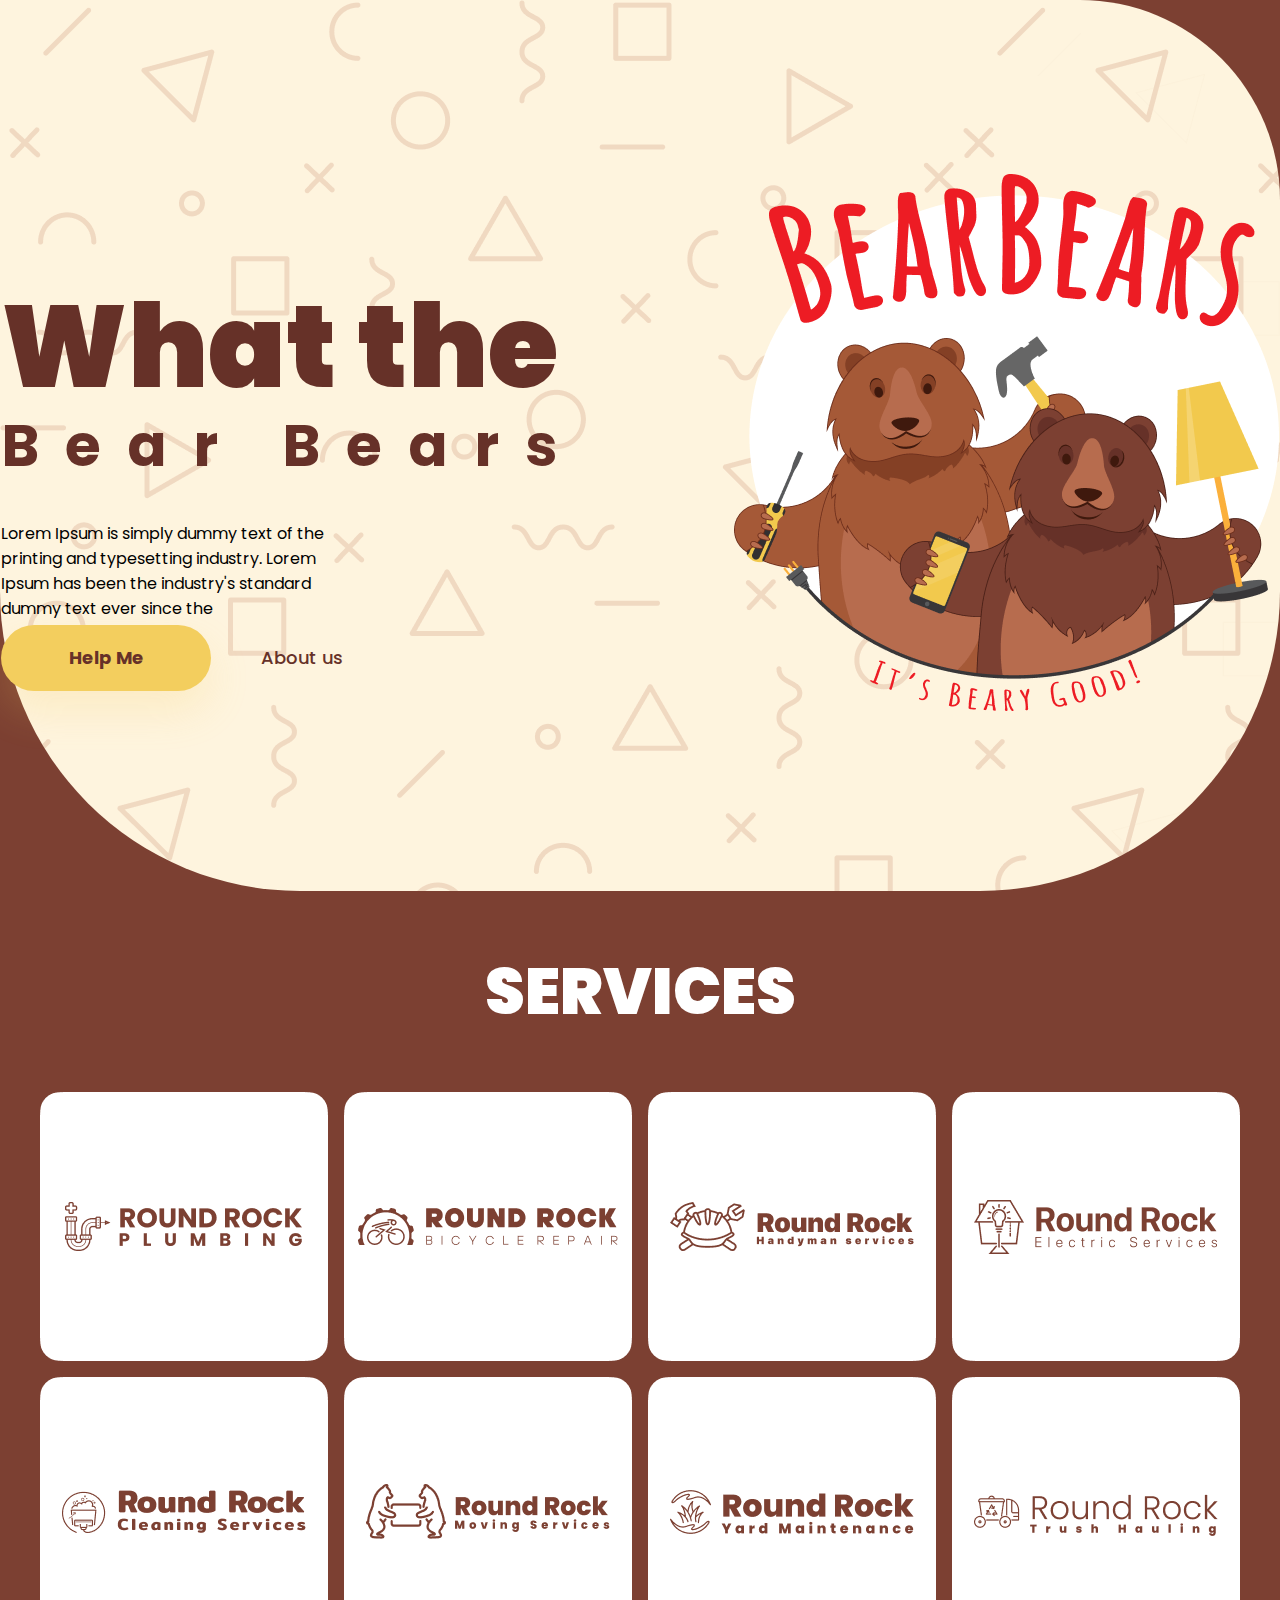
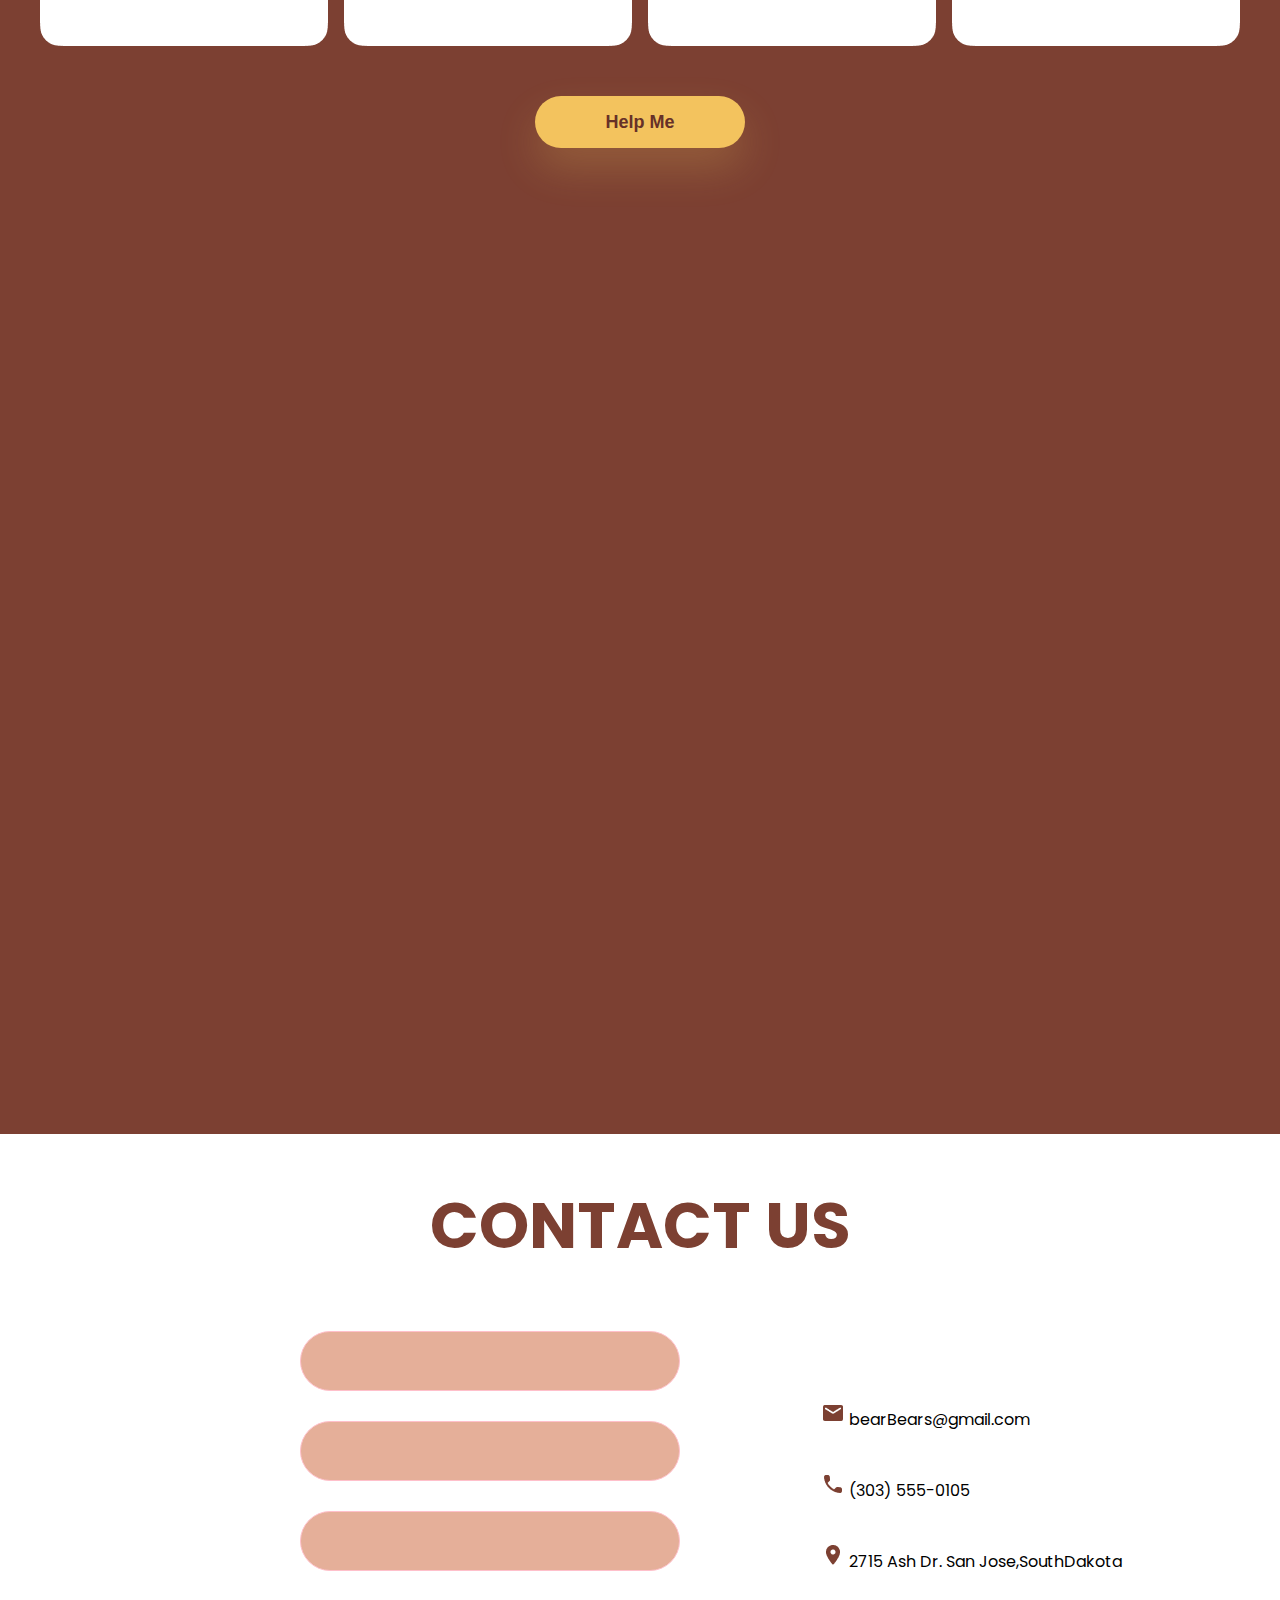
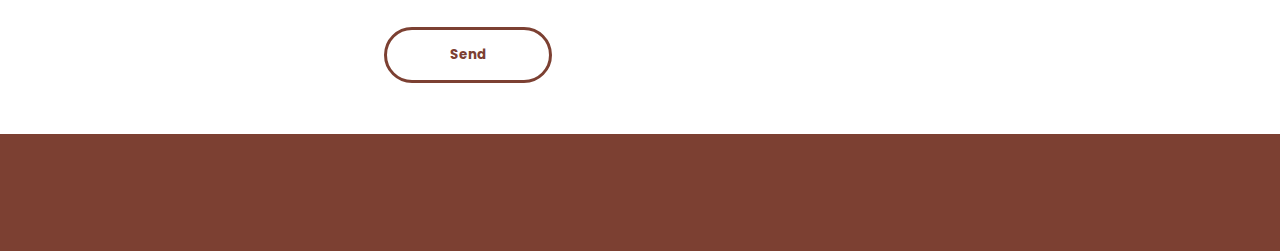
==== commit 6f4b046e: "Rodape" ====
--- a/index.html
+++ b/index.html
@@ -35,7 +35,29 @@
             <button class="btn-servicos">Help Me</button>
         </section>
         <section class="contato"></section>
-        <footer></footer>
+        <footer class="contact-us">
+            <h1>CONTACT US</h1>
+            
+            <div class="input-usuario" >
+                <ul>
+                    <li><input class="input-1"></li>
+                    <li><input class="input-2"></li>
+                    <li><input class="input-3"></li>
+                </ul>
+            </div>
+            <div class="contato-info">
+            <ul>
+                <li><img src="/img/ic_round-mail.png"> <span>bearBears@gmail.com</span></li>
+                <li><img src="/img/ic_round-call.png"> <span>(303) 555-0105</span></li>
+                <li><img src="/img/ic_round-location-on.png"> <span>2715 Ash Dr. San Jose,SouthDakota</span></li>
+
+            </ul>
+            </div>
+            <button class="botao">Send</button>
+
+            <div class="retangulo-do-rodape"></div>
+
+        </footer>
     </main>
 </body>
 </html>--- a/CSS/index.css
+++ b/CSS/index.css
@@ -127,3 +127,100 @@
     margin: 43px;
     box-shadow: 0px 20px 40px rgba(243, 206, 94, 0.2);
 }
+
+.contact-us{
+    background-color: #FFF;
+}
+
+.contact-us h1{
+    padding-top: 60px;
+    padding-bottom: 30px;
+    position: relative; 
+    font-family: 'Poppins';
+    color: #7C4032;
+    font-size: 64px;
+    line-height: 96px;
+    line-height: 100%;
+    text-align: center;
+    vertical-align: center;
+    
+}
+
+
+.input-usuario input{
+    text-align: center;
+    position: relative; 
+    display: flex;
+    height: 56px;
+    width: 374px;
+    background-color: #E5AF99;
+    border-radius: 61px;
+    border-color: #E5AF99;
+    border: 1px solid pink;
+    margin-bottom: 10px;
+    margin-left: 21%;
+    justify-content:space-around;
+    margin-top: 30px;
+}
+
+.contato-info{
+    position: relative;
+    margin-top: -14.5%;
+}
+
+.input-usuario ul{
+    list-style: none;
+    
+}
+
+.contato-info ul{
+    list-style: none;
+    position: relative;
+    left: 263%;
+    top: -155%;
+    display: flex;
+    display: table-row;
+}
+.contato-info li{
+    padding-bottom: 40px;
+    padding-left: 8px;
+}
+
+.contato-info img{
+
+}
+
+.botao{
+    font-weight: bold;
+    font-family: 'Poppins', sans-serif;
+    position: relative; 
+    margin-bottom: 4%;
+    margin-top: 1%;
+    margin-left: 30%;
+    height: 56px;
+    width: 168px;
+    border-radius: 61px;
+    border-color: #7C4032;
+    border: 3px solid #7C4032;
+    color: #7C4032;
+    background-color: #ffffff;
+    
+}
+
+.informacao-empresarial-rodape-icones{
+    margin-top: 17%;
+    margin-left: 49%;
+    position: relative;
+    display: flex;
+    flex-direction: column;
+
+}
+
+.retangulo-do-rodape{
+    position: absolute;
+    left: 0;
+    bottom: 100;
+    background-color: #7C4032;
+	height: 117px;
+	width: 100%;
+}
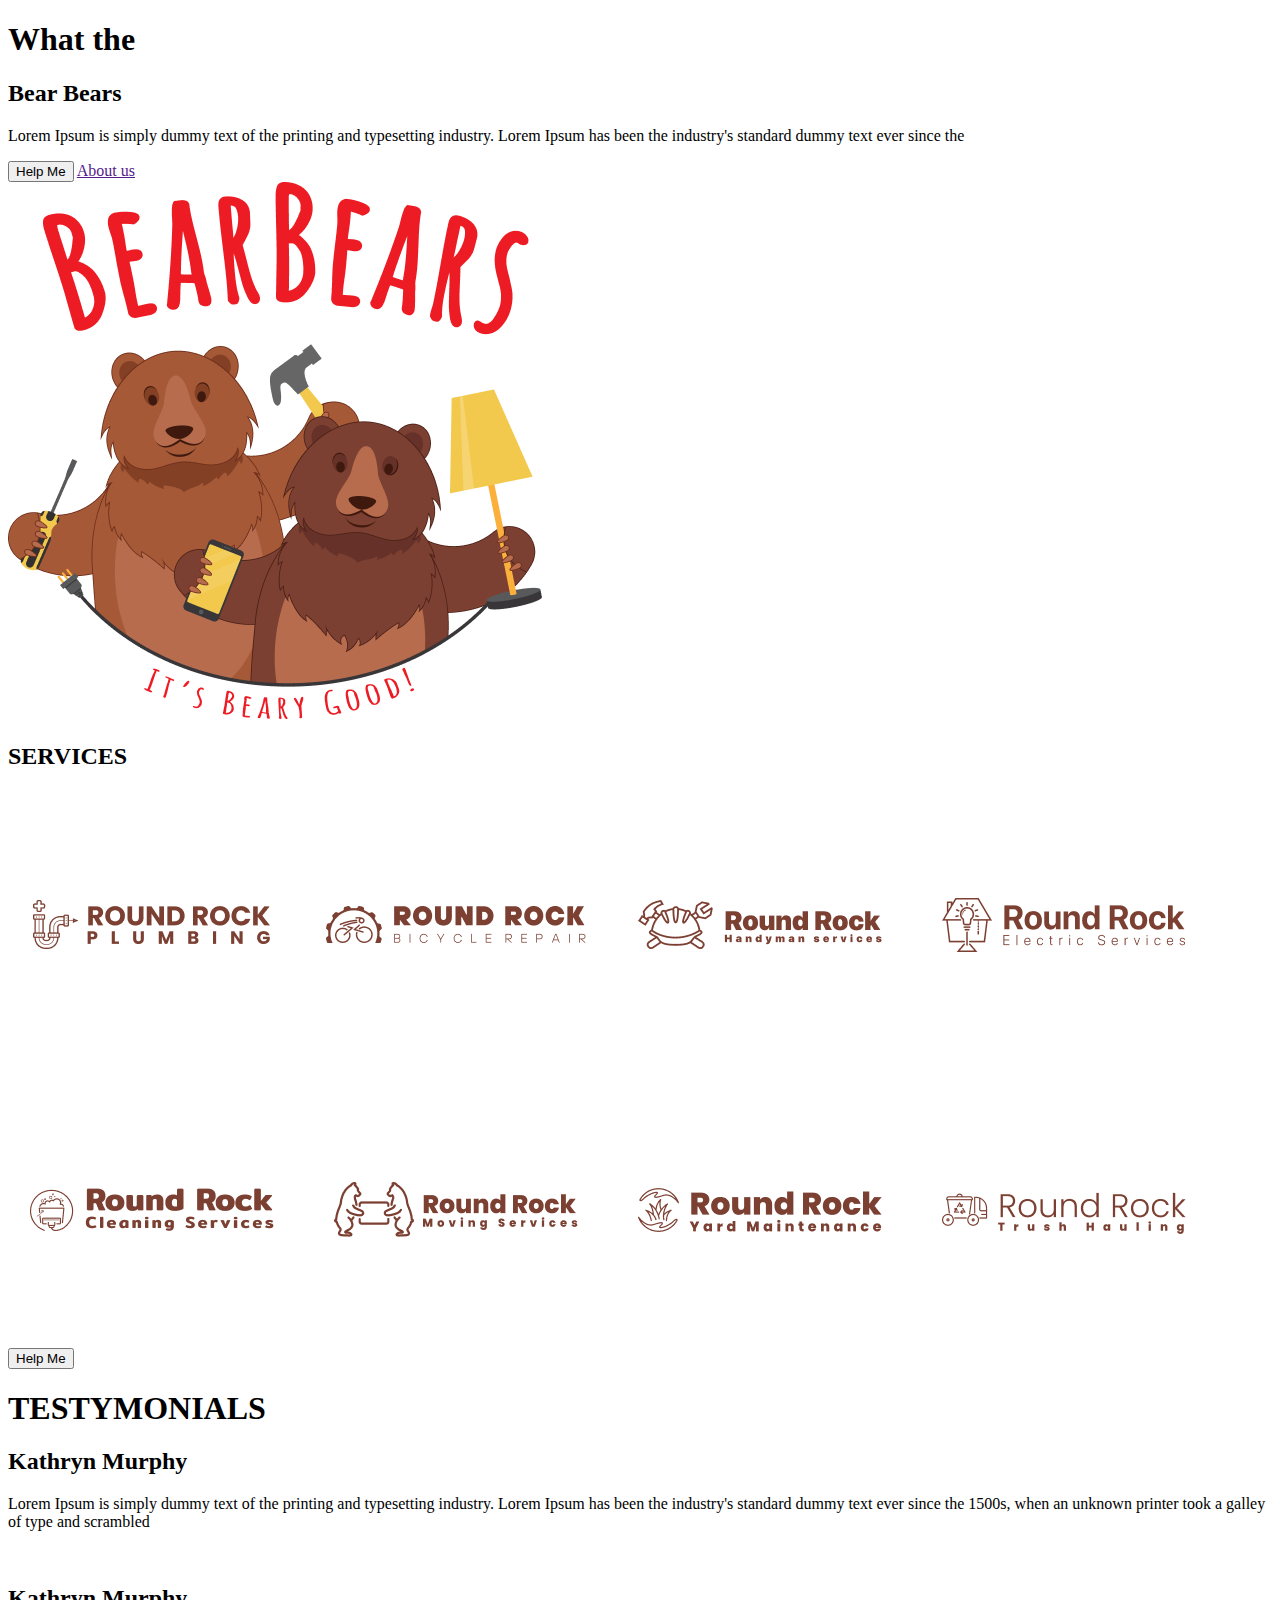
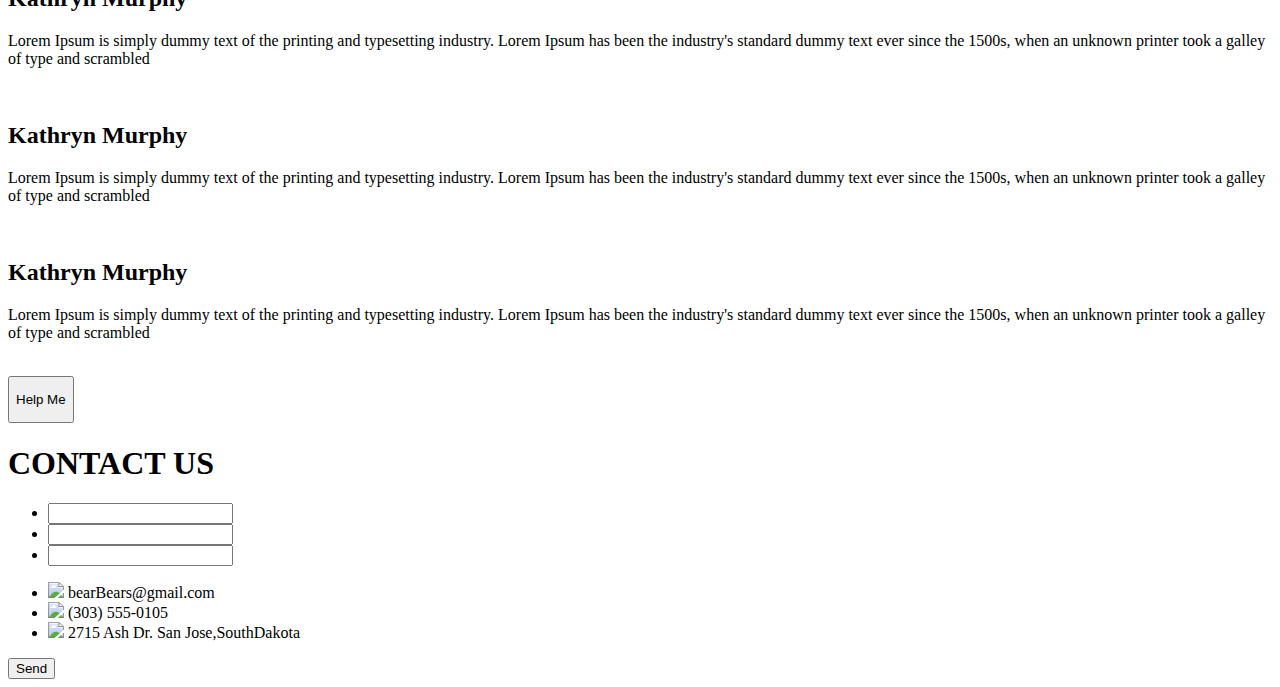
==== commit 6e9d1ee3: "Update Testymonials" ====
--- a/index.html
+++ b/index.html
@@ -5,7 +5,7 @@
     <meta http-equiv="X-UA-Compatible" content="IE=edge">
     <meta name="viewport" content="width=device-width, initial-scale=1.0">
     <title>Bear Bears</title>
-    <link rel="stylesheet" href="CSS/index.css">
+    <link rel="stylesheet" href="../Grupo3-atividade-semanal-2/CSS/index.css">
 </head>
 <body>
     <main>
@@ -34,7 +34,71 @@
             </div>
             <button class="btn-servicos">Help Me</button>
         </section>
-        <section class="contato"></section>
+        <section class="testemunhos">
+            <div class="container">
+    
+                <div class="title">
+                    <h1>TESTYMONIALS</h1>
+                </div>
+    
+                <div class="testymonials">
+                    <div class="box">
+                        <h2>Kathryn Murphy</h2>
+                        <p>
+                            Lorem Ipsum is simply dummy text of the printing and typesetting industry.
+                            Lorem Ipsum has been the industry's standard dummy text ever since the 1500s,
+                            when an unknown printer took a galley of type and scrambled
+                        </p>
+                        <picture class="img1">
+                            <img src="../Grupo3-atividade-semanal-2/img/estrelas5.png" alt="">
+                            </picture>
+                    </div>
+    
+                    <div class="box">
+                        <h2>Kathryn Murphy</h2>
+                        <p>
+                            Lorem Ipsum is simply dummy text of the printing and typesetting industry.
+                            Lorem Ipsum has been the industry's standard dummy text ever since the 1500s,
+                            when an unknown printer took a galley of type and scrambled
+                        </p>
+                        <picture class="img1">
+                            <img src="../Grupo3-atividade-semanal-2/img/estrelas5.png" alt="">
+                        </picture>
+                    </div>
+    
+                    <div class="box">
+                        <h2>Kathryn Murphy</h2>
+                        <p>
+                            Lorem Ipsum is simply dummy text of the printing and typesetting industry.
+                            Lorem Ipsum has been the industry's standard dummy text ever since the 1500s,
+                            when an unknown printer took a galley of type and scrambled
+                        </p>
+                        <picture class="img1">
+                            <img src="../Grupo3-atividade-semanal-2/img/estrelas5.png" alt="">
+                        </picture>
+                    </div>
+    
+                    <div class="box">
+                        <h2>Kathryn Murphy</h2>
+                        <p>
+                            Lorem Ipsum is simply dummy text of the printing and typesetting industry.
+                            Lorem Ipsum has been the industry's standard dummy text ever since the 1500s,
+                            when an unknown printer took a galley of type and scrambled
+                        </p>
+                        <picture class="img1">
+                            <img src="../Grupo3-atividade-semanal-2/img/estrelas5.png" alt="">
+                        </picture>
+                    </div>
+    
+                </div>
+    
+                <button class="btn-help">
+                    <p>Help Me</p>
+                </button>
+    
+            </div>
+        </section>
+    
         <footer class="contact-us">
             <h1>CONTACT US</h1>
             
@@ -47,9 +111,9 @@
             </div>
             <div class="contato-info">
             <ul>
-                <li><img src="/img/ic_round-mail.png"> <span>bearBears@gmail.com</span></li>
-                <li><img src="/img/ic_round-call.png"> <span>(303) 555-0105</span></li>
-                <li><img src="/img/ic_round-location-on.png"> <span>2715 Ash Dr. San Jose,SouthDakota</span></li>
+                <li><img src="../Grupo3-atividade-semanal-2/img/ic_round-mail.png"> <span>bearBears@gmail.com</span></li>
+                <li><img src="../Grupo3-atividade-semanal-2/img/ic_round-call.png"> <span>(303) 555-0105</span></li>
+                <li><img src="../Grupo3-atividade-semanal-2/img/ic_round-location-on.png"> <span>2715 Ash Dr. San Jose,SouthDakota</span></li>
 
             </ul>
             </div>
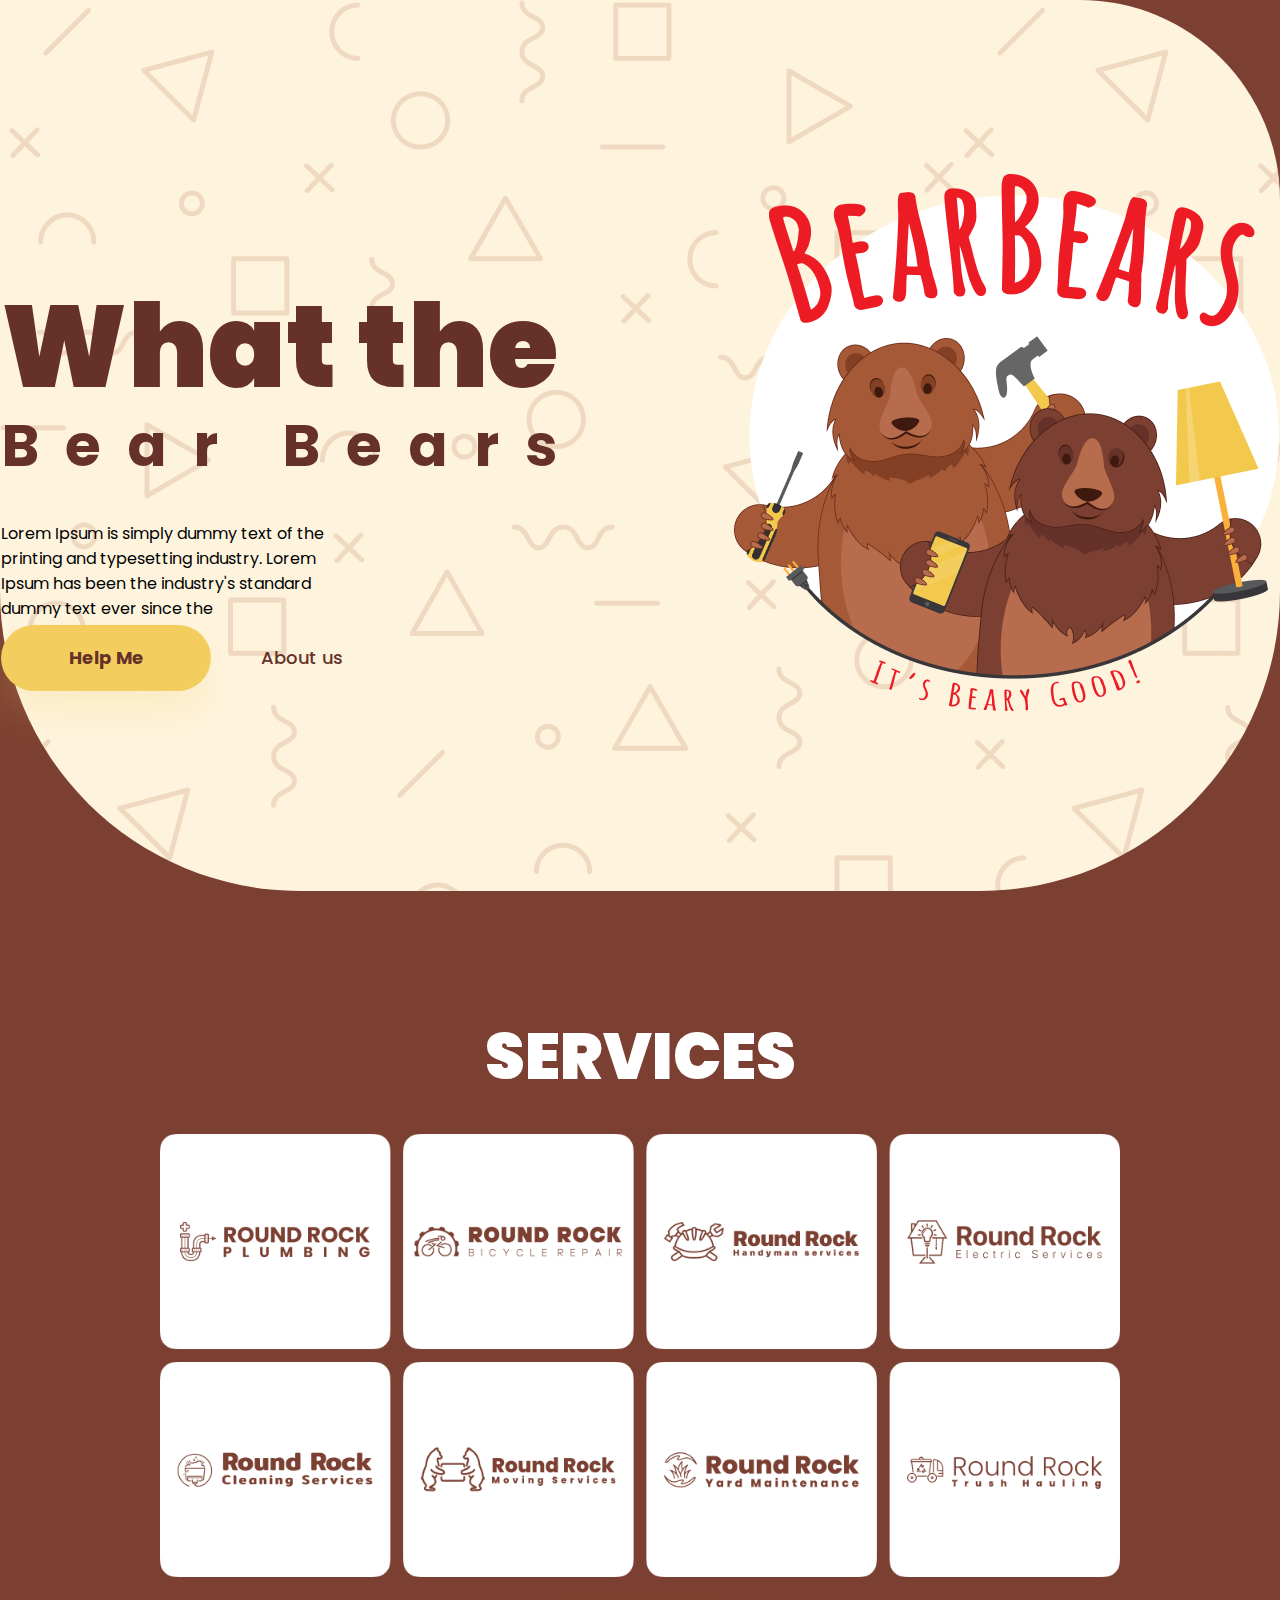
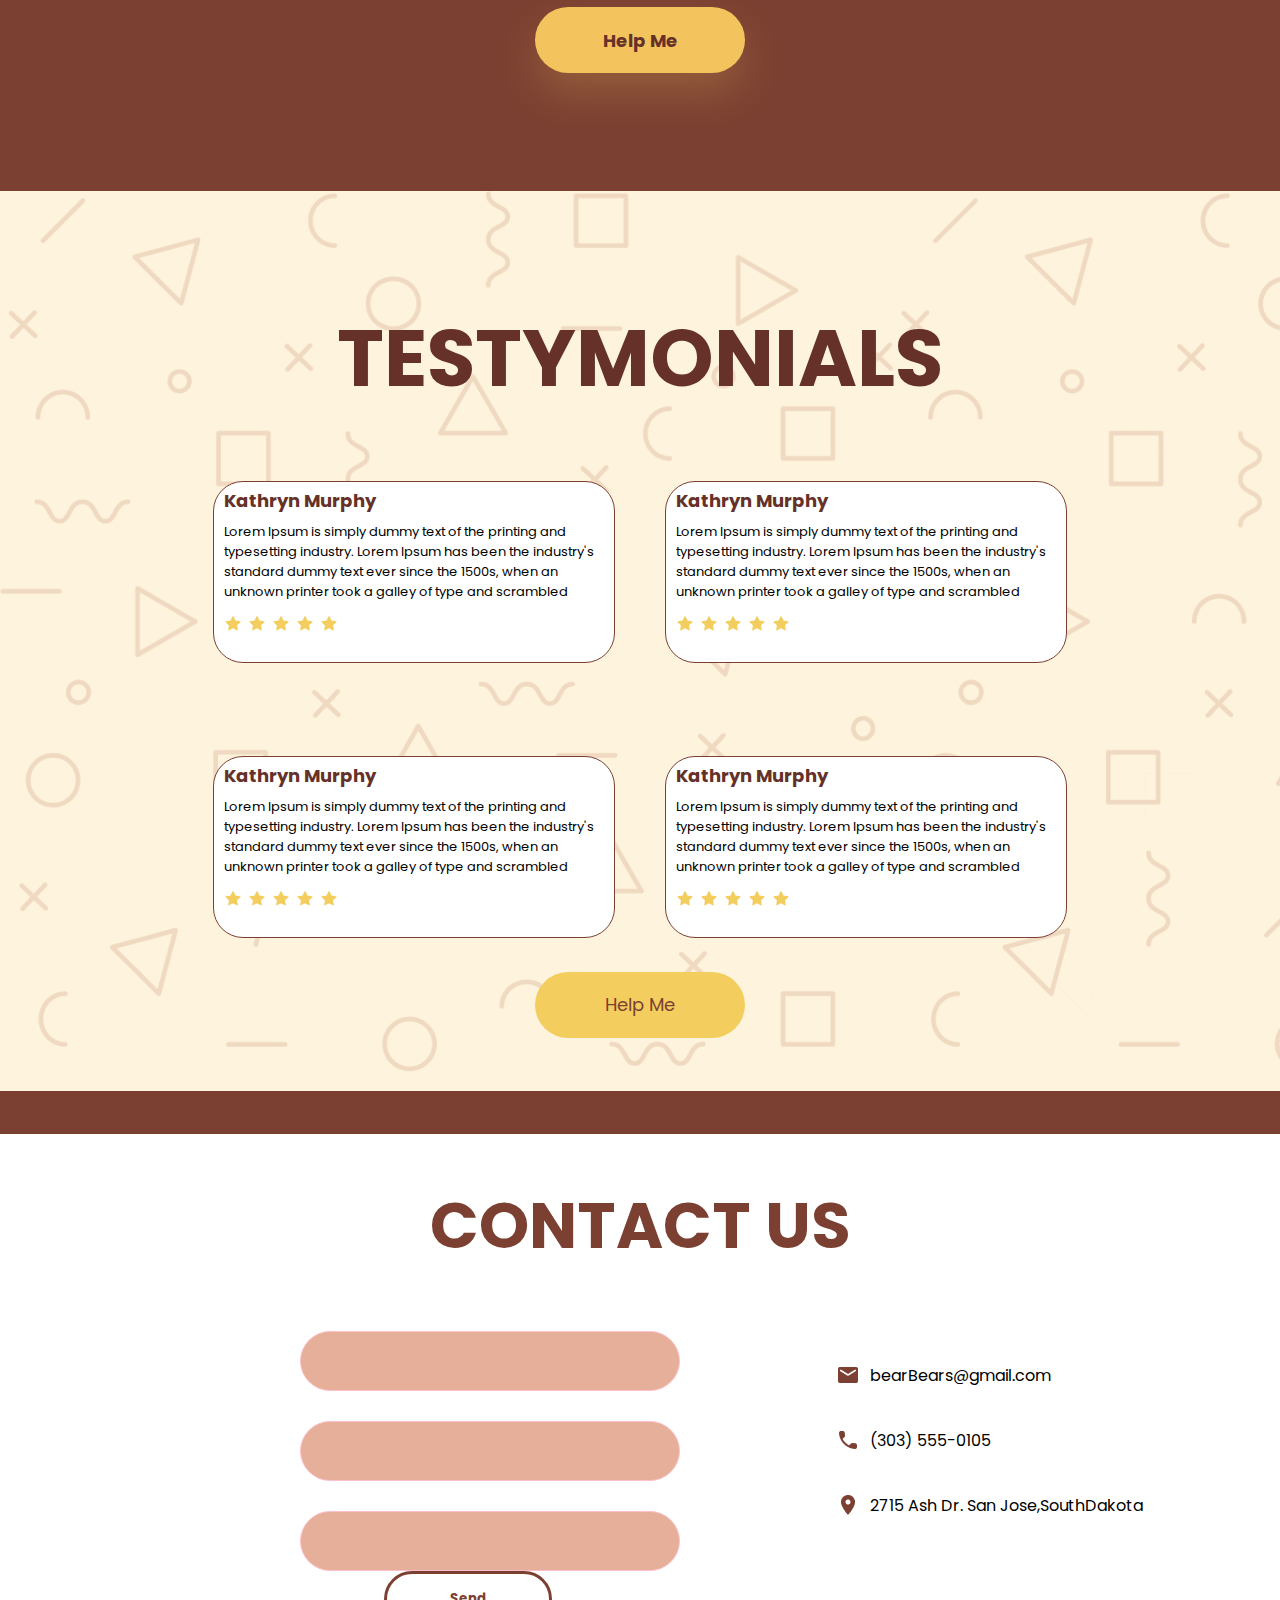
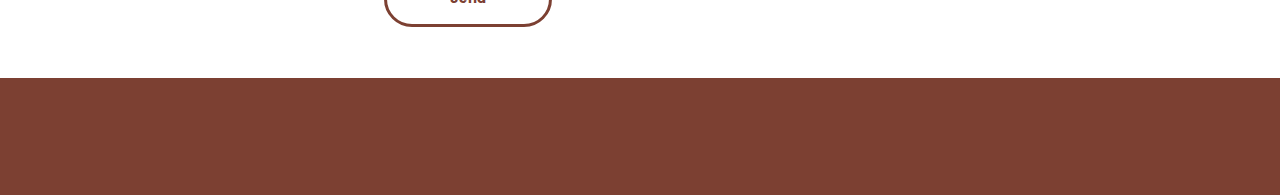
==== commit 14b16806: "Alteração no diretorio" ====
--- a/index.html
+++ b/index.html
@@ -5,7 +5,7 @@
     <meta http-equiv="X-UA-Compatible" content="IE=edge">
     <meta name="viewport" content="width=device-width, initial-scale=1.0">
     <title>Bear Bears</title>
-    <link rel="stylesheet" href="../Grupo3-atividade-semanal-2/CSS/index.css">
+    <link rel="stylesheet" href="../CSS/index.css">
 </head>
 <body>
     <main>
@@ -23,15 +23,13 @@
                     </div>  
                 </div>
                 <div class="home-image">
-                    <img src="img/Ursos.png" alt="Home Image">
+                    <img src="../img/Ursos.png" alt="Home Image">
                 </div>
             </div>  
         </section>
         <section class="servicos">
             <h2>SERVICES</h2>
-            <div>
-                <img src="img/serviços.png" alt="serviços">
-            </div>
+            <img src="../img/serviços.png" alt="serviços">
             <button class="btn-servicos">Help Me</button>
         </section>
         <section class="testemunhos">
@@ -50,7 +48,7 @@
                             when an unknown printer took a galley of type and scrambled
                         </p>
                         <picture class="img1">
-                            <img src="../Grupo3-atividade-semanal-2/img/estrelas5.png" alt="">
+                            <img src="../img/estrelas5.png" alt="">
                             </picture>
                     </div>
     
@@ -62,7 +60,7 @@
                             when an unknown printer took a galley of type and scrambled
                         </p>
                         <picture class="img1">
-                            <img src="../Grupo3-atividade-semanal-2/img/estrelas5.png" alt="">
+                            <img src="../img/estrelas5.png" alt="">
                         </picture>
                     </div>
     
@@ -74,7 +72,7 @@
                             when an unknown printer took a galley of type and scrambled
                         </p>
                         <picture class="img1">
-                            <img src="../Grupo3-atividade-semanal-2/img/estrelas5.png" alt="">
+                            <img src="../img/estrelas5.png" alt="">
                         </picture>
                     </div>
     
@@ -86,7 +84,7 @@
                             when an unknown printer took a galley of type and scrambled
                         </p>
                         <picture class="img1">
-                            <img src="../Grupo3-atividade-semanal-2/img/estrelas5.png" alt="">
+                            <img src="../img/estrelas5.png" alt="">
                         </picture>
                     </div>
     
@@ -111,9 +109,9 @@
             </div>
             <div class="contato-info">
             <ul>
-                <li><img src="../Grupo3-atividade-semanal-2/img/ic_round-mail.png"> <span>bearBears@gmail.com</span></li>
-                <li><img src="../Grupo3-atividade-semanal-2/img/ic_round-call.png"> <span>(303) 555-0105</span></li>
-                <li><img src="../Grupo3-atividade-semanal-2/img/ic_round-location-on.png"> <span>2715 Ash Dr. San Jose,SouthDakota</span></li>
+                <li><img src="../img/ic_round-mail.png"> <span>bearBears@gmail.com</span></li>
+                <li><img src="../img/ic_round-call.png"> <span>(303) 555-0105</span></li>
+                <li><img src="../img/ic_round-location-on.png"> <span>2715 Ash Dr. San Jose,SouthDakota</span></li>
 
             </ul>
             </div>
--- a/CSS/index.css
+++ b/CSS/index.css
@@ -0,0 +1,324 @@
+@import url('https://fonts.googleapis.com/css2?family=Poppins:wght@500;600;700;900&display=swap');
+
+
+body {
+    margin: 0;
+    padding: 0;
+    font-family: 'Poppins', sans-serif;
+    background-color: #7C4032;
+}
+
+
+section {
+    display: flex;
+    justify-content: center;
+    flex-direction: column;
+    height: 100vh;
+    width: 100%;
+}
+
+.banner {
+    background-image: url(../img/Fundopoligonos.png);
+    background-color: #FEF4DE;
+    height: 99vh;
+    border-radius: 0px 200px 300px 300px ;
+}
+
+.home-container {
+    display: flex;
+    flex-direction: row;
+    align-items: center;
+    justify-content: center;
+    gap: 150px;
+
+}
+
+.home-title {
+    display: flex;
+    flex-direction: column;
+    align-items: flex-start;
+}
+
+.home-title > h1 {
+    color: #663128;
+    font-size: 115px;
+    font-weight: 900;
+    line-height: 137px;
+    margin-bottom: 1px;
+}
+
+.home-title > h2 {
+    color: #663128;
+    font-size: 58px;
+    font-weight: 700;
+    line-height: 58px;
+    letter-spacing: 26px;
+    margin-top: 1px;
+    margin-bottom: 30px;
+}
+
+.home-descripiton {
+    height: 10vh;
+    width: 27vw;
+    text-align: left;
+
+}
+
+.home-description > p {
+    color: #663128;
+    font-size: 16px;
+    font-weight: 600;
+    line-height: 24px;
+}
+
+.home-options {
+    display: flex;
+    align-items: center;
+    margin-top: 30px;
+    gap: 50px;
+}
+
+.home-options > a {
+    color: #663128;
+    font-weight: 500;
+    font-size: 18px;
+    line-height: 24px;
+    text-decoration: none;
+}
+
+.btn-home {
+    background-color:#F3CE5E;
+    color: #663128;
+    font-family: 'Poppins', sans-serif;
+    font-weight: 700;
+    font-size: 18px;
+    line-height: 24px;
+    width: 210px;
+    height: 66px;
+    box-shadow: 0px 20px 40px rgba(243, 206, 94, 0.2);
+    border-radius: 57px;
+    border: none;
+    cursor: pointer;
+}
+
+.servicos {
+    display: flex;
+    flex-direction: column;
+    row-gap: 30px;
+    align-items: center;
+}
+
+.servicos > h2 {
+    text-align: center;
+    color: #FFF;
+    font-weight: 900;
+    font-size: 64px;
+    margin: 0px;
+}
+
+.servicos > img {
+    width: 75%;
+    height: auto;
+    align-self: center;
+}
+
+.servicos > button {
+    width: 210px;
+    height: 66px;   
+    background-color: #F3C35E;
+    border: none;
+    border-radius: 57px;
+    color: #663128;
+    font-family: 'Poppins', sans-serif;
+    font-weight: 700;
+    font-size: 18px;
+    box-shadow: 0px 20px 40px rgba(243, 206, 94, 0.2);
+}
+
+.testemunhos {
+    background-color: #fef4de;
+    background-image: url("../img/Fundopoligonos.png");
+    background-repeat: no-repeat;
+    background-size: cover;
+    width: 100%;
+    height: 100vh;
+  }
+  
+  .testemunhos .container {
+    display: flex;
+    flex-direction: column;
+    justify-content: center;
+    height: 100vh;
+    padding-left: 15vw;
+    padding-right: 15vw;
+    align-items: center;
+  }
+  
+  .testemunhos .container .title {
+    font-size: 40px;
+    display: flex;
+    flex-direction: column;
+    align-items: center;
+    text-align: center;
+    text-transform: uppercase;
+    color: #663128;
+  }
+  
+  .testemunhos .container .testymonials {
+    display: flex;
+    width: 100%;
+    height: 500px;
+    flex-direction: column;
+    flex-wrap: wrap;
+    gap: 50px;
+    align-content: center;
+    justify-content: space-around;
+  }
+  
+  .testemunhos .container .testymonials .box {
+    border: solid #7C4032 1px;
+    width: 400px;
+    height: 180px;
+    background-color: #FFF;
+    border-radius: 30px;
+    margin-bottom: 25px;
+  }
+  
+  .testemunhos .container .testymonials .box h2 {
+    font-family: 'Poppins', sans-serif;
+    color: #663128;
+    font-size: 18px;
+    padding-left: 10px;
+    margin-bottom: -5px;
+    margin-top: 5px;
+  }
+  
+  .testemunhos .container .testymonials .box p {
+    font-family: 'Poppins', sans-serif;
+    font-size: 13px;
+    padding-left: 10px;
+  }
+  
+  .testemunhos .container .btn-help {
+    background-color: #F3CE5E;
+    border-radius: 57px;
+    width: 210px;
+    height: 66px;
+    font-family: 'Poppins', sans-serif;
+    color: #7C4032;
+    font-size: 18px;
+    text-align: center;
+    border: none;
+  
+  }
+  
+  .testemunhos .container .testymonials .box .img1 {
+  
+    padding-left: 10px;
+  }
+
+  
+.contact-us{
+    background-color: #FFF;
+}
+
+
+.contact-us h1{
+    padding-top: 60px;
+    padding-bottom: 30px;
+    position: relative; 
+    font-family: 'Poppins';
+    color: #7C4032;
+    font-size: 64px;
+    line-height: 96px;
+    line-height: 100%;
+    text-align: center;
+    vertical-align: center;
+    
+}
+
+
+.input-usuario input{
+    text-align: center;
+    position: relative; 
+    display: flex;
+    height: 56px;
+    width: 374px;
+    background-color: #E5AF99;
+    border-radius: 61px;
+    border-color: #E5AF99;
+    border: 1px solid pink;
+    margin-bottom: 10px;
+    margin-left: 21%;
+    justify-content:space-around;
+    margin-top: 30px;
+}
+
+.contato-info{
+    position: relative;
+    margin-top: -17.5%;
+}
+
+.input-usuario ul{
+    list-style: none;
+    
+}
+
+.contato-info ul{
+    list-style: none;
+    position: relative;
+    left: 263%;
+    top: -155%;
+    display: table-row;
+}
+.contato-info li{
+    display: flex;
+    align-items: center;
+    justify-content: start;
+    flex-direction: row;
+    gap: 10px;
+    padding-bottom: 40px;
+    padding-left: 8px;
+}
+
+.contato-info img{
+}
+
+
+  
+
+.botao{
+    font-weight: bold;
+    font-family: 'Poppins', sans-serif;
+    position: relative; 
+    margin-bottom: 4%;
+    margin-top: 1%;
+    margin-left: 30%;
+    height: 56px;
+    width: 168px;
+    border-radius: 61px;
+    border-color: #7C4032;
+    border: 3px solid #7C4032;
+    color: #7C4032;
+    background-color: #fff;
+    
+}
+
+.informacao-empresarial-rodape-icones{
+    margin-top: 17%;
+    margin-left: 49%;
+    position: relative;
+    display: flex;
+    flex-direction: column;
+
+}
+
+.retangulo-do-rodape{
+    position: absolute;
+    left: 0;
+    bottom: 100;
+    background-color: #7C4032;
+	height: 117px;
+	width: 100%;
+}
+
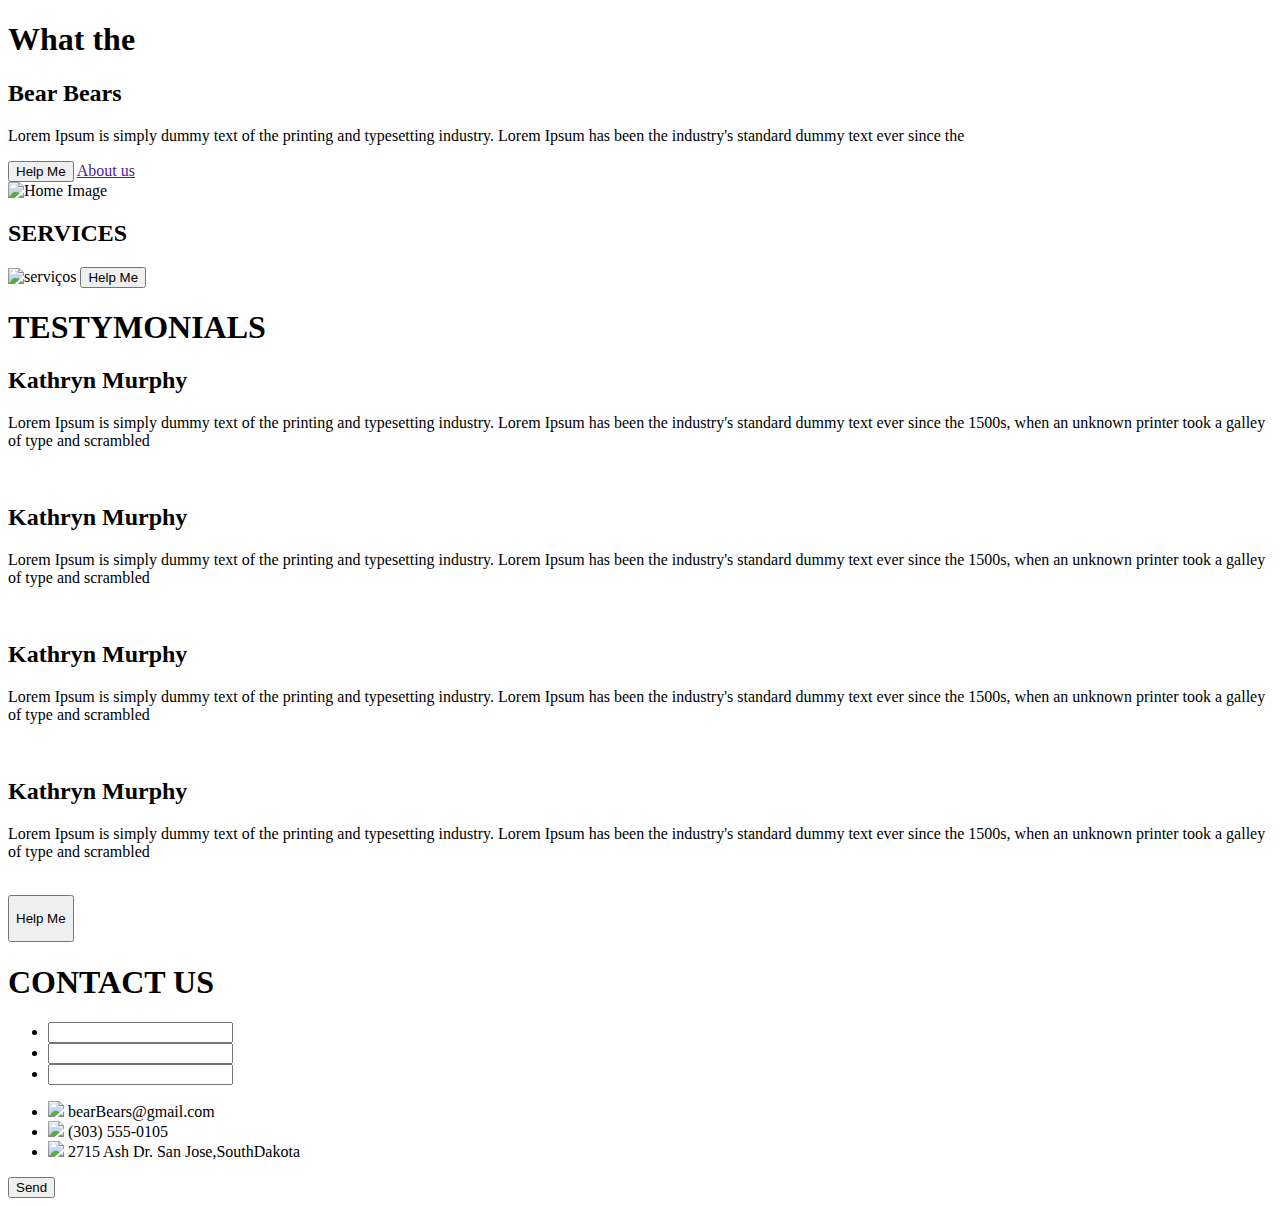
==== commit 7b05190f: "footer" ====
--- a/index.html
+++ b/index.html
@@ -5,7 +5,7 @@
     <meta http-equiv="X-UA-Compatible" content="IE=edge">
     <meta name="viewport" content="width=device-width, initial-scale=1.0">
     <title>Bear Bears</title>
-    <link rel="stylesheet" href="../CSS/index.css">
+    <link rel="stylesheet" href="/Grupo3-atividade-semanal-2/CSS/index.css">
 </head>
 <body>
     <main>
@@ -23,13 +23,13 @@
                     </div>  
                 </div>
                 <div class="home-image">
-                    <img src="../img/Ursos.png" alt="Home Image">
+                    <img src="/Grupo3-atividade-semanal-2/img/Ursos.png" alt="Home Image">
                 </div>
             </div>  
         </section>
         <section class="servicos">
             <h2>SERVICES</h2>
-            <img src="../img/serviços.png" alt="serviços">
+            <img src="/Grupo3-atividade-semanal-2/img/serviços.png" alt="serviços">
             <button class="btn-servicos">Help Me</button>
         </section>
         <section class="testemunhos">
@@ -48,7 +48,7 @@
                             when an unknown printer took a galley of type and scrambled
                         </p>
                         <picture class="img1">
-                            <img src="../img/estrelas5.png" alt="">
+                            <img src="/Grupo3-atividade-semanal-2/img/estrelas5.png" alt="">
                             </picture>
                     </div>
     
@@ -60,7 +60,7 @@
                             when an unknown printer took a galley of type and scrambled
                         </p>
                         <picture class="img1">
-                            <img src="../img/estrelas5.png" alt="">
+                            <img src="/Grupo3-atividade-semanal-2/img/estrelas5.png" alt="">
                         </picture>
                     </div>
     
@@ -72,7 +72,7 @@
                             when an unknown printer took a galley of type and scrambled
                         </p>
                         <picture class="img1">
-                            <img src="../img/estrelas5.png" alt="">
+                            <img src="/Grupo3-atividade-semanal-2/img/estrelas5.png" alt="">
                         </picture>
                     </div>
     
@@ -84,7 +84,7 @@
                             when an unknown printer took a galley of type and scrambled
                         </p>
                         <picture class="img1">
-                            <img src="../img/estrelas5.png" alt="">
+                            <img src="/Grupo3-atividade-semanal-2/img/estrelas5.png" alt="">
                         </picture>
                     </div>
     
@@ -109,9 +109,9 @@
             </div>
             <div class="contato-info">
             <ul>
-                <li><img src="../img/ic_round-mail.png"> <span>bearBears@gmail.com</span></li>
-                <li><img src="../img/ic_round-call.png"> <span>(303) 555-0105</span></li>
-                <li><img src="../img/ic_round-location-on.png"> <span>2715 Ash Dr. San Jose,SouthDakota</span></li>
+                <li><img src="/Grupo3-atividade-semanal-2/img/ic_round-mail.png"> <span>bearBears@gmail.com</span></li>
+                <li><img src="/Grupo3-atividade-semanal-2/img/ic_round-call.png"> <span>(303) 555-0105</span></li>
+                <li><img src="/Grupo3-atividade-semanal-2/img/ic_round-location-on.png"> <span>2715 Ash Dr. San Jose,SouthDakota</span></li>
 
             </ul>
             </div>
